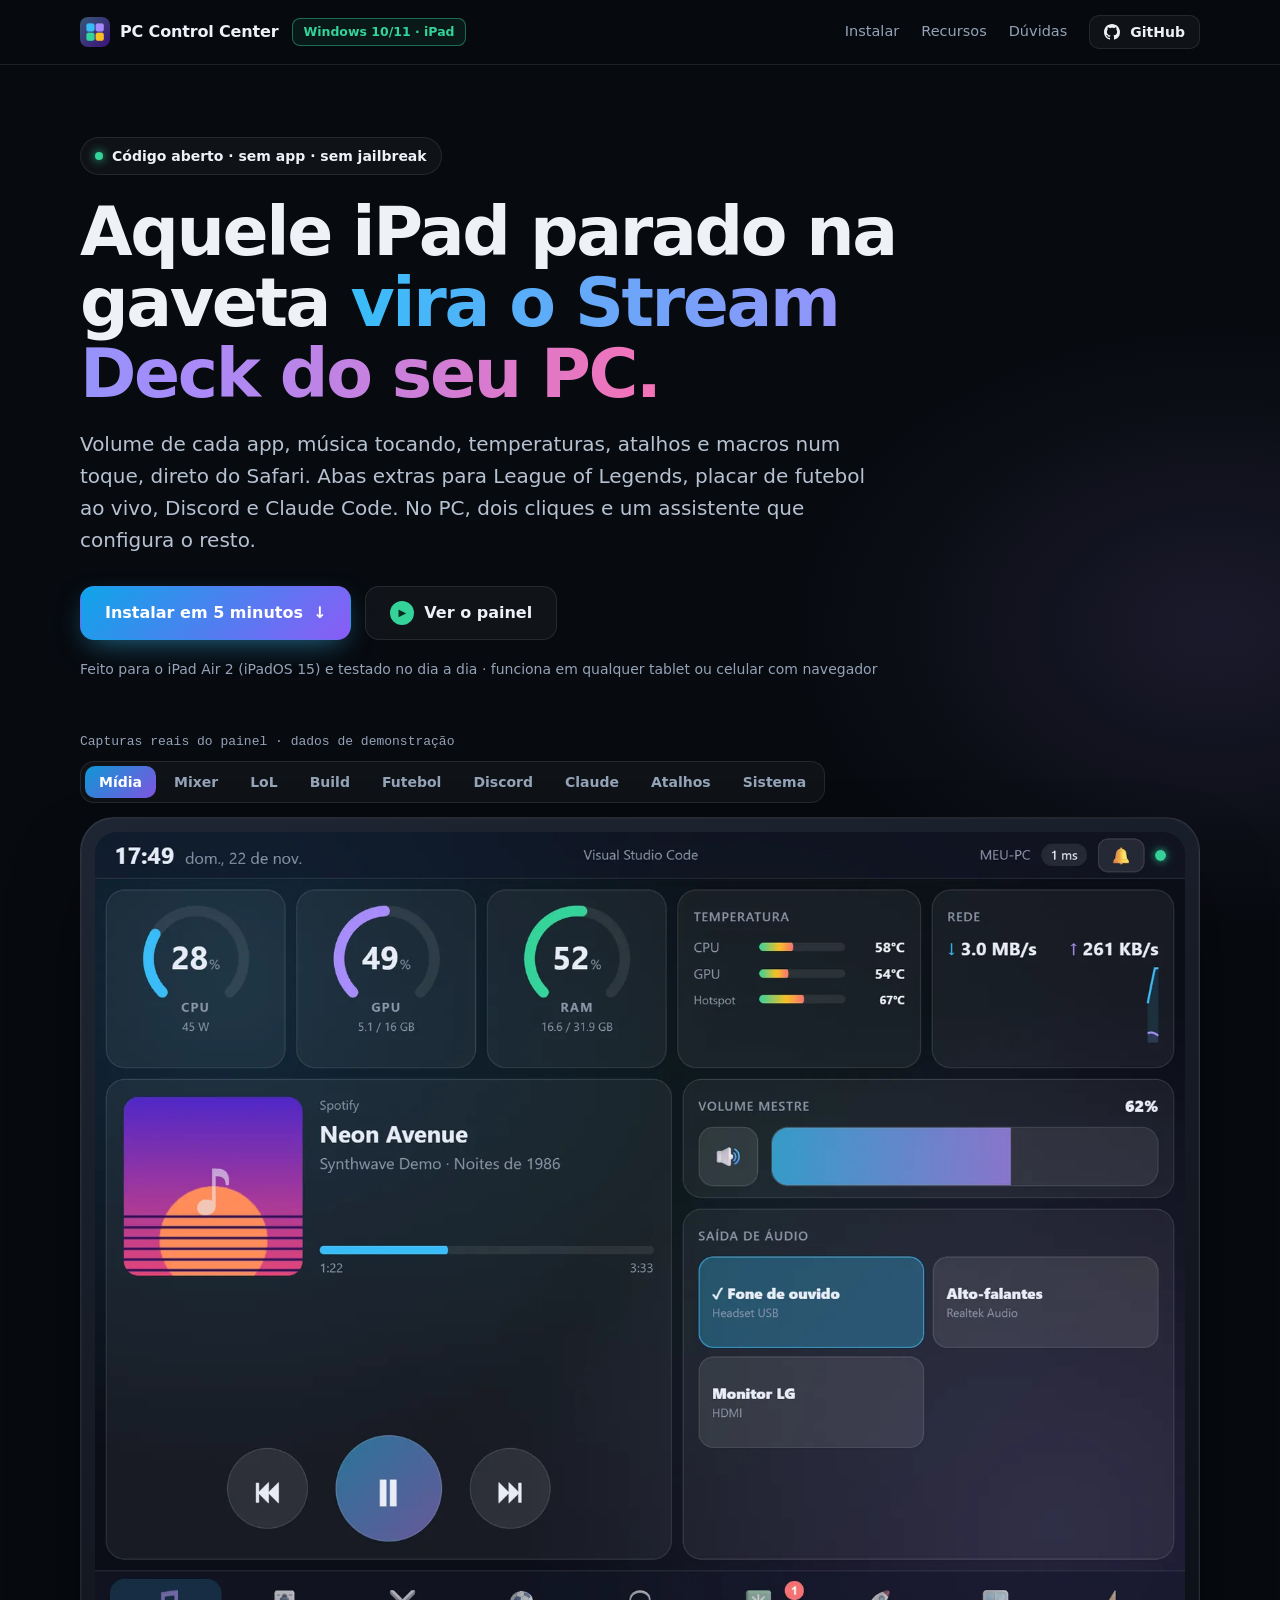
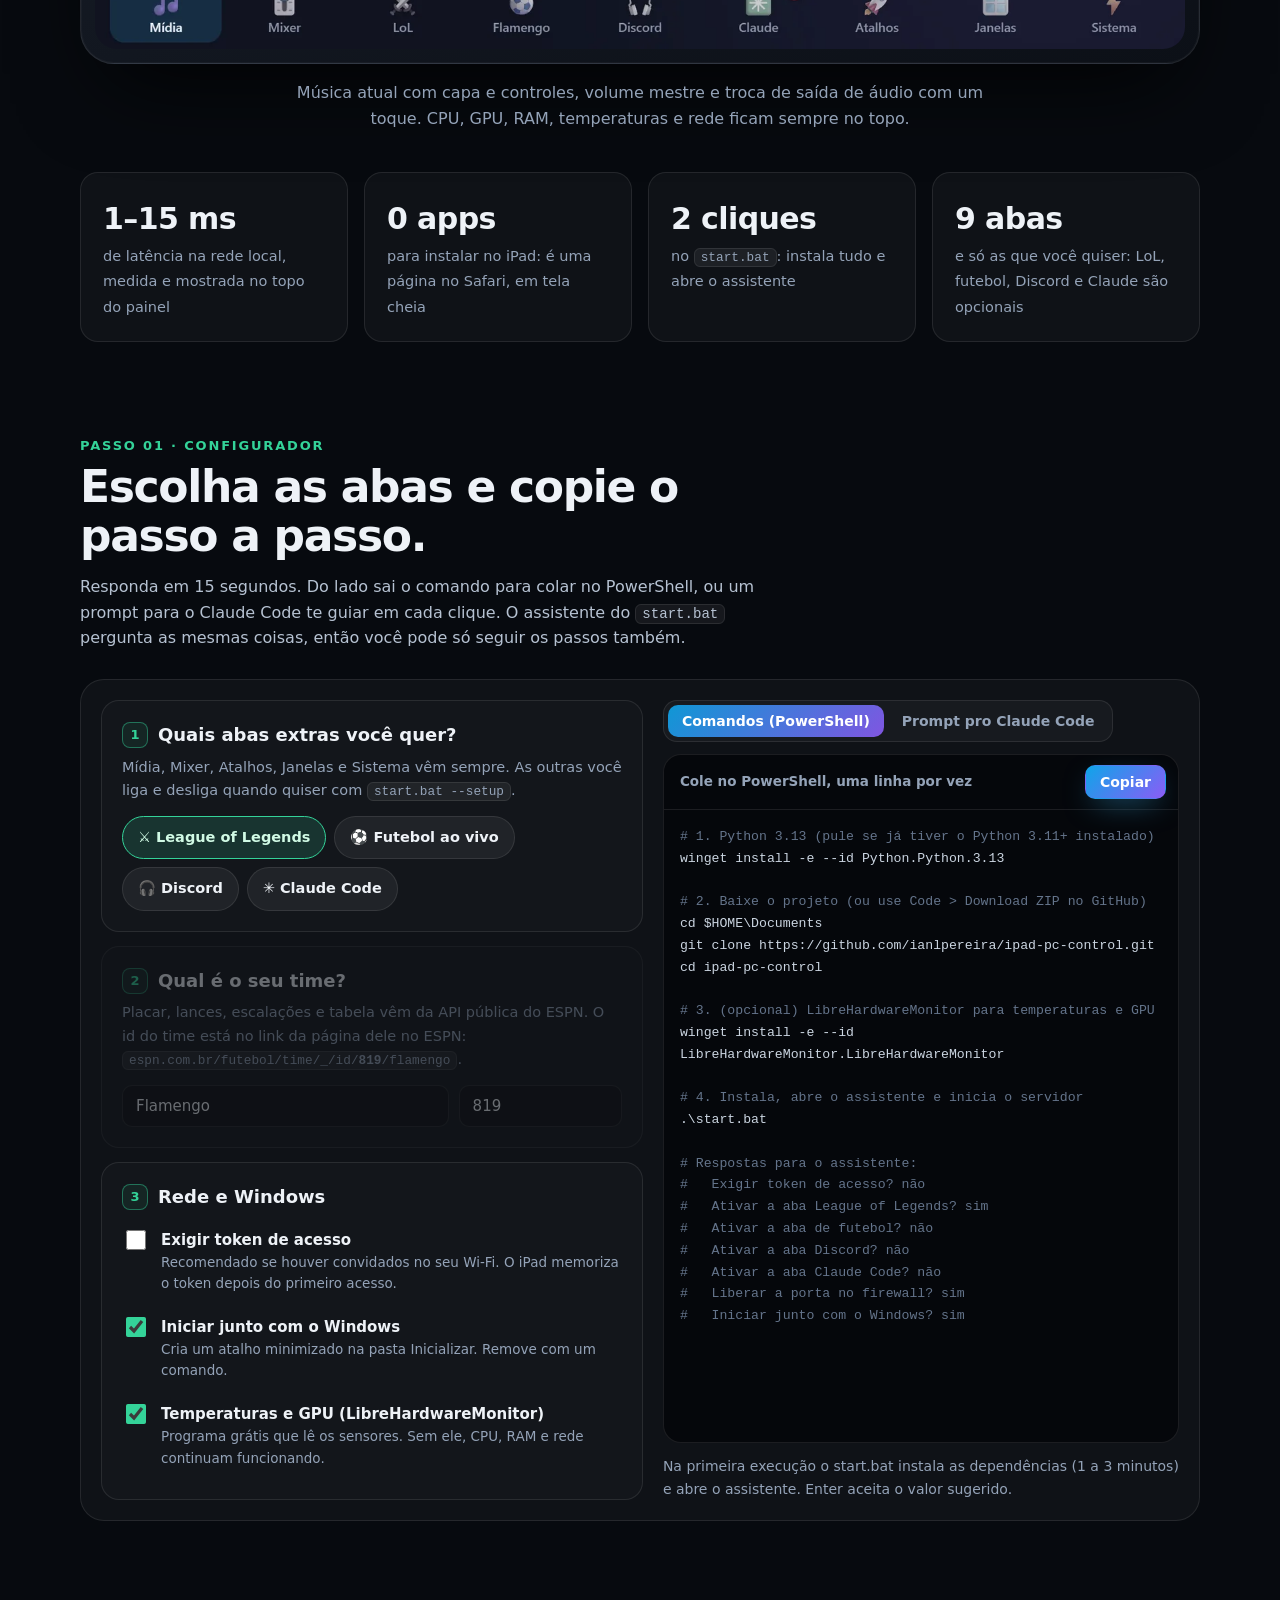
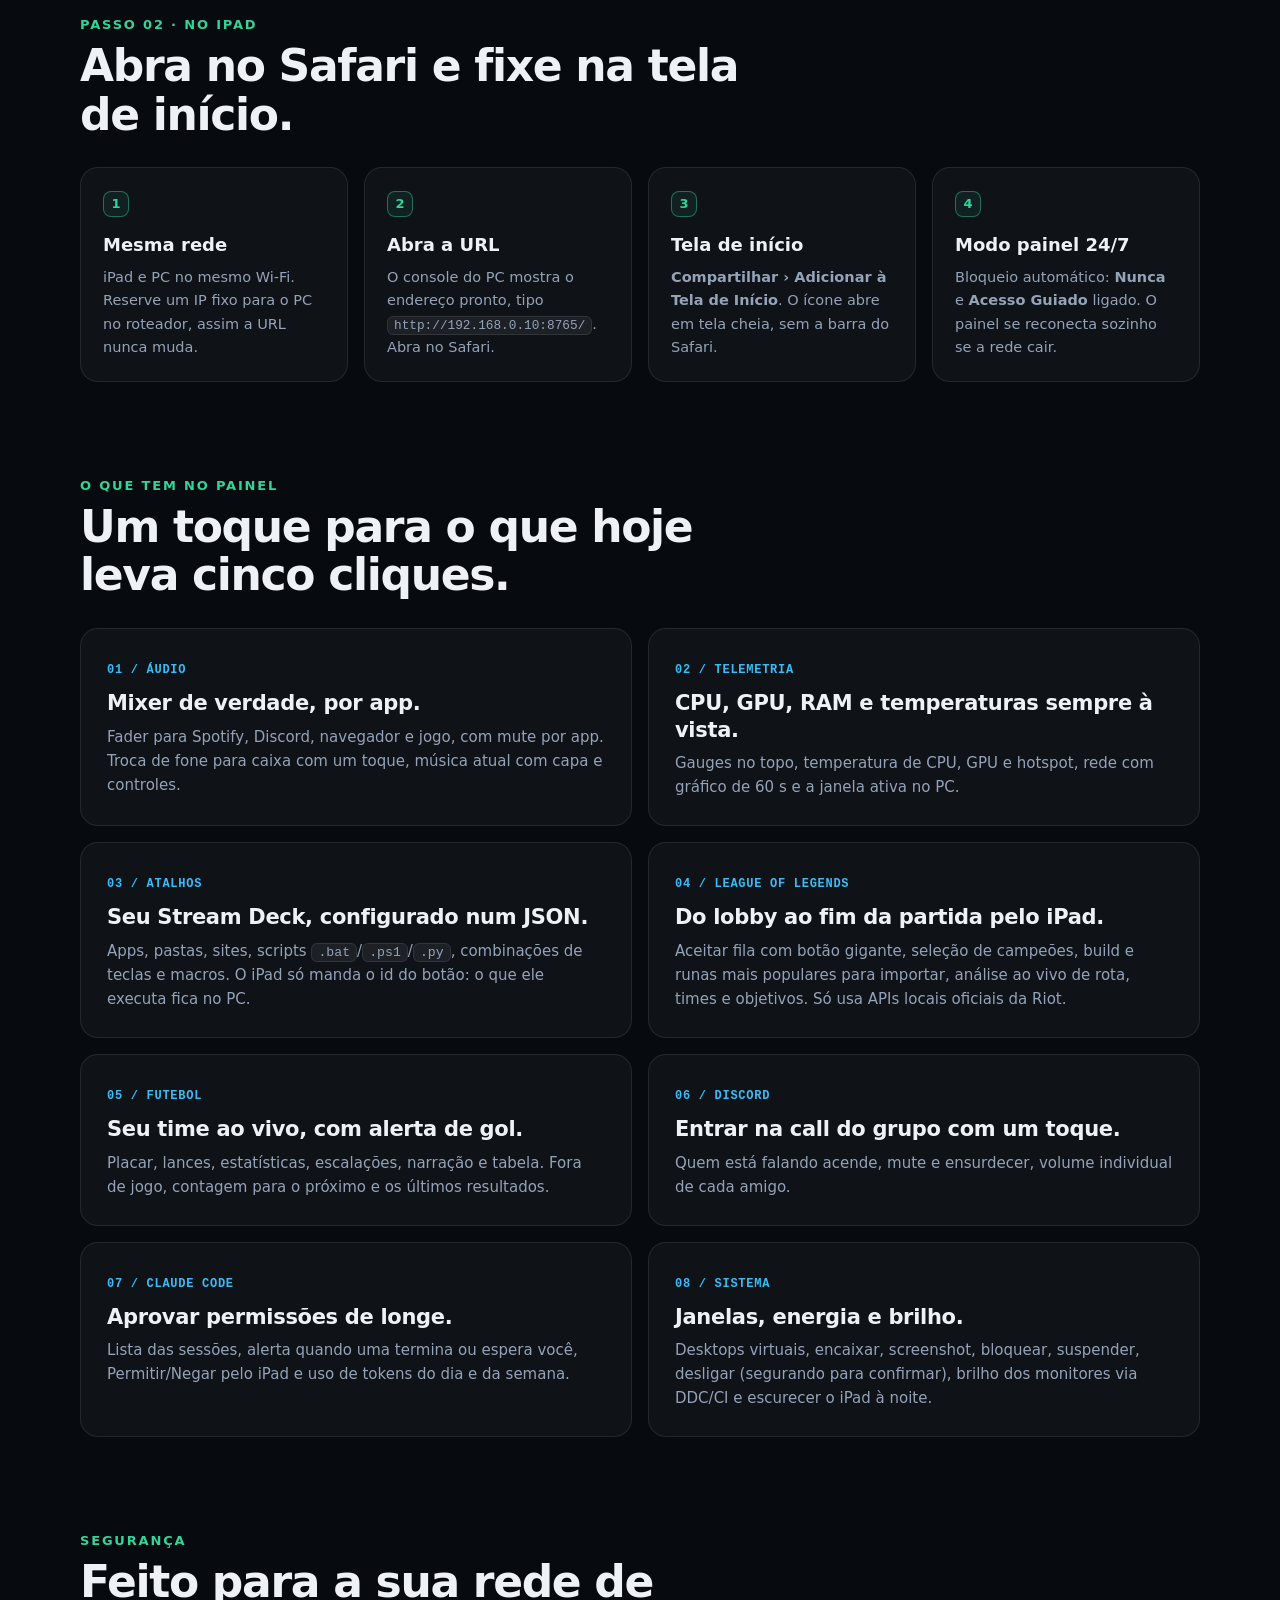
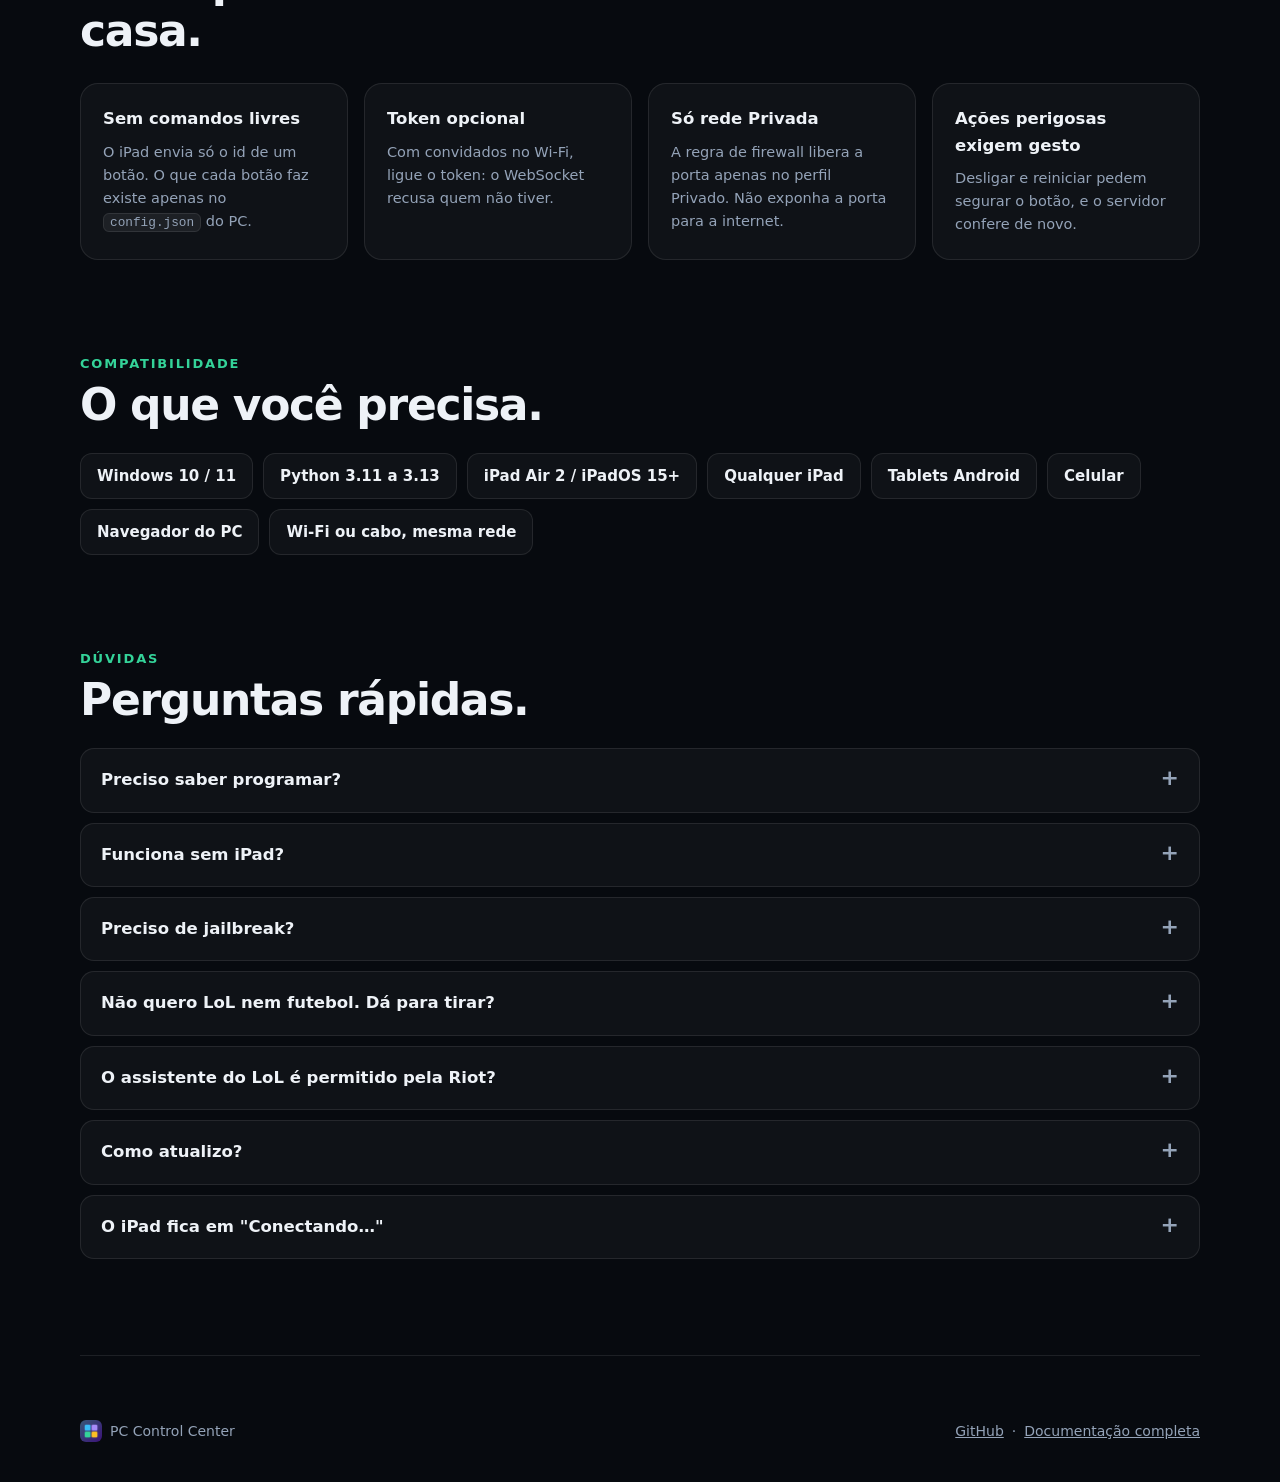
==== docs/index.html @ 81ca9935 "docs: site do projeto no GitHub Pages (docs/) - landing page em português com capturas reais do pain" ====
<!doctype html>
<html lang="pt-BR">
<head>
  <meta charset="utf-8">
  <meta name="viewport" content="width=device-width, initial-scale=1">
  <title>PC Control Center — seu iPad como Stream Deck do Windows</title>
  <meta name="description" content="Transforme um iPad (ou qualquer tablet) num painel de controle do PC: volume por app, música, temperaturas, atalhos, League of Legends, placar de futebol, Discord e Claude Code. Instala com dois cliques.">
  <meta property="og:title" content="PC Control Center — seu iPad como Stream Deck do Windows">
  <meta property="og:description" content="Volume por app, música, telemetria, atalhos, LoL, futebol ao vivo, Discord e Claude Code no iPad. Sem app, sem jailbreak.">
  <meta property="og:image" content="assets/og.jpg">
  <meta name="theme-color" content="#070a0f">
  <link rel="icon" href="assets/icon.png">
  <link rel="stylesheet" href="styles.css">
</head>
<body>
  <header class="nav">
    <div class="wrap nav-in">
      <a class="brand" href="#top"><img src="assets/icon.png" alt=""><span>PC Control Center</span></a>
      <span class="badge">Windows 10/11 · iPad</span>
      <nav class="nav-links">
        <a href="#instalar">Instalar</a>
        <a href="#recursos">Recursos</a>
        <a href="#duvidas">Dúvidas</a>
        <a class="btn ghost sm" href="https://github.com/ianlpereira/ipad-pc-control">
          <svg viewBox="0 0 16 16" width="16" height="16" aria-hidden="true"><path fill="currentColor" d="M8 0C3.58 0 0 3.58 0 8c0 3.54 2.29 6.53 5.47 7.59.4.07.55-.17.55-.38 0-.19-.01-.82-.01-1.49-2.01.37-2.53-.49-2.69-.94-.09-.23-.48-.94-.82-1.13-.28-.15-.68-.52-.01-.53.63-.01 1.08.58 1.23.82.72 1.21 1.87.87 2.33.66.07-.52.28-.87.51-1.07-1.78-.2-3.64-.89-3.64-3.95 0-.87.31-1.59.82-2.15-.08-.2-.36-1.02.08-2.12 0 0 .67-.21 2.2.82.64-.18 1.32-.27 2-.27.68 0 1.36.09 2 .27 1.53-1.04 2.2-.82 2.2-.82.44 1.1.16 1.92.08 2.12.51.56.82 1.27.82 2.15 0 3.07-1.87 3.75-3.65 3.95.29.25.54.73.54 1.48 0 1.07-.01 1.93-.01 2.2 0 .21.15.46.55.38A8.013 8.013 0 0016 8c0-4.42-3.58-8-8-8z"/></svg>
          GitHub</a>
      </nav>
    </div>
  </header>

  <main id="top">
    <!-- ================================================================ HERO -->
    <section class="wrap hero">
      <span class="pill"><i class="dot"></i>Código aberto · sem app · sem jailbreak</span>
      <h1>Aquele iPad parado na gaveta <span class="grad">vira o Stream Deck do seu PC.</span></h1>
      <p class="lead">Volume de cada app, música tocando, temperaturas, atalhos e macros num toque, direto do Safari. Abas extras para League of Legends, placar de futebol ao vivo, Discord e Claude Code. No PC, dois cliques e um assistente que configura o resto.</p>
      <div class="cta">
        <a class="btn primary" href="#instalar">Instalar em 5 minutos <span aria-hidden="true">↓</span></a>
        <a class="btn ghost" href="#preview"><span class="play">▶</span> Ver o painel</a>
      </div>
      <p class="credit">Feito para o iPad Air 2 (iPadOS 15) e testado no dia a dia · funciona em qualquer tablet ou celular com navegador</p>
    </section>

    <!-- ================================================================ PREVIEW -->
    <section class="wrap" id="preview">
      <div class="preview-head">
        <span class="mono">Capturas reais do painel · dados de demonstração</span>
        <div class="seg" role="tablist" id="shot-tabs">
          <button class="on" data-shot="media">Mídia</button>
          <button data-shot="mixer">Mixer</button>
          <button data-shot="lol-teams">LoL</button>
          <button data-shot="lol-build">Build</button>
          <button data-shot="fla">Futebol</button>
          <button data-shot="discord">Discord</button>
          <button data-shot="claude">Claude</button>
          <button data-shot="launcher">Atalhos</button>
          <button data-shot="system">Sistema</button>
        </div>
      </div>
      <div class="device">
        <img id="shot" src="assets/shots/media.webp" width="1600" height="1200"
             alt="Painel do PC Control Center no iPad: aba Mídia com música, volume e saída de áudio">
      </div>
      <p class="shot-caption" id="shot-caption">Música atual com capa e controles, volume mestre e troca de saída de áudio com um toque. CPU, GPU, RAM, temperaturas e rede ficam sempre no topo.</p>
    </section>

    <!-- ================================================================ STATS -->
    <section class="wrap stats">
      <div class="stat"><b>1–15 ms</b><span>de latência na rede local, medida e mostrada no topo do painel</span></div>
      <div class="stat"><b>0 apps</b><span>para instalar no iPad: é uma página no Safari, em tela cheia</span></div>
      <div class="stat"><b>2 cliques</b><span>no <code>start.bat</code>: instala tudo e abre o assistente</span></div>
      <div class="stat"><b>9 abas</b><span>e só as que você quiser: LoL, futebol, Discord e Claude são opcionais</span></div>
    </section>

    <!-- ================================================================ CONFIGURADOR -->
    <section class="wrap section" id="instalar">
      <p class="eyebrow">Passo 01 · Configurador</p>
      <h2>Escolha as abas e copie o passo a passo.</h2>
      <p class="sub">Responda em 15 segundos. Do lado sai o comando para colar no PowerShell, ou um prompt para o Claude Code te guiar em cada clique. O assistente do <code>start.bat</code> pergunta as mesmas coisas, então você pode só seguir os passos também.</p>

      <div class="config">
        <div class="config-form">
          <div class="q">
            <h3><span class="n">1</span> Quais abas extras você quer?</h3>
            <p>Mídia, Mixer, Atalhos, Janelas e Sistema vêm sempre. As outras você liga e desliga quando quiser com <code>start.bat --setup</code>.</p>
            <div class="chips" id="feat-chips">
              <label class="chip"><input type="checkbox" value="lol" checked><span>⚔️ League of Legends</span></label>
              <label class="chip"><input type="checkbox" value="football"><span>⚽ Futebol ao vivo</span></label>
              <label class="chip"><input type="checkbox" value="discord"><span>🎧 Discord</span></label>
              <label class="chip"><input type="checkbox" value="claude"><span>✳️ Claude Code</span></label>
            </div>
          </div>

          <div class="q" id="q-team">
            <h3><span class="n">2</span> Qual é o seu time?</h3>
            <p>Placar, lances, escalações e tabela vêm da API pública do ESPN. O id do time está no link da página dele no ESPN: <code>espn.com.br/futebol/time/_/id/<b>819</b>/flamengo</code>.</p>
            <div class="row">
              <input type="text" id="team-label" value="Flamengo" aria-label="Nome do time">
              <input type="text" id="team-id" value="819" inputmode="numeric" aria-label="Id do time no ESPN">
            </div>
          </div>

          <div class="q">
            <h3><span class="n">3</span> Rede e Windows</h3>
            <label class="toggle"><input type="checkbox" id="opt-token"><span><b>Exigir token de acesso</b><small>Recomendado se houver convidados no seu Wi-Fi. O iPad memoriza o token depois do primeiro acesso.</small></span></label>
            <label class="toggle"><input type="checkbox" id="opt-autostart" checked><span><b>Iniciar junto com o Windows</b><small>Cria um atalho minimizado na pasta Inicializar. Remove com um comando.</small></span></label>
            <label class="toggle"><input type="checkbox" id="opt-lhm" checked><span><b>Temperaturas e GPU (LibreHardwareMonitor)</b><small>Programa grátis que lê os sensores. Sem ele, CPU, RAM e rede continuam funcionando.</small></span></label>
          </div>
        </div>

        <div class="config-out">
          <div class="seg out-tabs" role="tablist">
            <button class="on" data-out="cmd">Comandos (PowerShell)</button>
            <button data-out="prompt">Prompt pro Claude Code</button>
          </div>
          <div class="out-box">
            <div class="out-head"><span id="out-title">Cole no PowerShell</span><button class="btn primary sm" id="copy">Copiar</button></div>
            <pre id="out"></pre>
          </div>
          <p class="hint" id="out-hint"></p>
        </div>
      </div>
    </section>

    <!-- ================================================================ PASSOS -->
    <section class="wrap section">
      <p class="eyebrow">Passo 02 · No iPad</p>
      <h2>Abra no Safari e fixe na tela de início.</h2>
      <div class="steps">
        <div class="step"><span class="n">1</span><h3>Mesma rede</h3><p>iPad e PC no mesmo Wi-Fi. Reserve um IP fixo para o PC no roteador, assim a URL nunca muda.</p></div>
        <div class="step"><span class="n">2</span><h3>Abra a URL</h3><p>O console do PC mostra o endereço pronto, tipo <code>http://192.168.0.10:8765/</code>. Abra no Safari.</p></div>
        <div class="step"><span class="n">3</span><h3>Tela de início</h3><p><b>Compartilhar › Adicionar à Tela de Início</b>. O ícone abre em tela cheia, sem a barra do Safari.</p></div>
        <div class="step"><span class="n">4</span><h3>Modo painel 24/7</h3><p>Bloqueio automático: <b>Nunca</b> e <b>Acesso Guiado</b> ligado. O painel se reconecta sozinho se a rede cair.</p></div>
      </div>
    </section>

    <!-- ================================================================ RECURSOS -->
    <section class="wrap section" id="recursos">
      <p class="eyebrow">O que tem no painel</p>
      <h2>Um toque para o que hoje leva cinco cliques.</h2>
      <div class="features">
        <article class="feat"><span class="tag">01 / Áudio</span><h3>Mixer de verdade, por app.</h3><p>Fader para Spotify, Discord, navegador e jogo, com mute por app. Troca de fone para caixa com um toque, música atual com capa e controles.</p></article>
        <article class="feat"><span class="tag">02 / Telemetria</span><h3>CPU, GPU, RAM e temperaturas sempre à vista.</h3><p>Gauges no topo, temperatura de CPU, GPU e hotspot, rede com gráfico de 60 s e a janela ativa no PC.</p></article>
        <article class="feat"><span class="tag">03 / Atalhos</span><h3>Seu Stream Deck, configurado num JSON.</h3><p>Apps, pastas, sites, scripts <code>.bat</code>/<code>.ps1</code>/<code>.py</code>, combinações de teclas e macros. O iPad só manda o id do botão: o que ele executa fica no PC.</p></article>
        <article class="feat"><span class="tag">04 / League of Legends</span><h3>Do lobby ao fim da partida pelo iPad.</h3><p>Aceitar fila com botão gigante, seleção de campeões, build e runas mais populares para importar, análise ao vivo de rota, times e objetivos. Só usa APIs locais oficiais da Riot.</p></article>
        <article class="feat"><span class="tag">05 / Futebol</span><h3>Seu time ao vivo, com alerta de gol.</h3><p>Placar, lances, estatísticas, escalações, narração e tabela. Fora de jogo, contagem para o próximo e os últimos resultados.</p></article>
        <article class="feat"><span class="tag">06 / Discord</span><h3>Entrar na call do grupo com um toque.</h3><p>Quem está falando acende, mute e ensurdecer, volume individual de cada amigo.</p></article>
        <article class="feat"><span class="tag">07 / Claude Code</span><h3>Aprovar permissões de longe.</h3><p>Lista das sessões, alerta quando uma termina ou espera você, Permitir/Negar pelo iPad e uso de tokens do dia e da semana.</p></article>
        <article class="feat"><span class="tag">08 / Sistema</span><h3>Janelas, energia e brilho.</h3><p>Desktops virtuais, encaixar, screenshot, bloquear, suspender, desligar (segurando para confirmar), brilho dos monitores via DDC/CI e escurecer o iPad à noite.</p></article>
      </div>
    </section>

    <!-- ================================================================ SEGURANÇA -->
    <section class="wrap section">
      <p class="eyebrow">Segurança</p>
      <h2>Feito para a sua rede de casa.</h2>
      <div class="sec-grid">
        <div class="sec"><b>Sem comandos livres</b><p>O iPad envia só o id de um botão. O que cada botão faz existe apenas no <code>config.json</code> do PC.</p></div>
        <div class="sec"><b>Token opcional</b><p>Com convidados no Wi-Fi, ligue o token: o WebSocket recusa quem não tiver.</p></div>
        <div class="sec"><b>Só rede Privada</b><p>A regra de firewall libera a porta apenas no perfil Privado. Não exponha a porta para a internet.</p></div>
        <div class="sec"><b>Ações perigosas exigem gesto</b><p>Desligar e reiniciar pedem segurar o botão, e o servidor confere de novo.</p></div>
      </div>
    </section>

    <!-- ================================================================ COMPAT -->
    <section class="wrap section">
      <p class="eyebrow">Compatibilidade</p>
      <h2>O que você precisa.</h2>
      <div class="compat">
        <span>Windows 10 / 11</span><span>Python 3.11 a 3.13</span><span>iPad Air 2 / iPadOS 15+</span><span>Qualquer iPad</span>
        <span>Tablets Android</span><span>Celular</span><span>Navegador do PC</span><span>Wi-Fi ou cabo, mesma rede</span>
      </div>
    </section>

    <!-- ================================================================ FAQ -->
    <section class="wrap section" id="duvidas">
      <p class="eyebrow">Dúvidas</p>
      <h2>Perguntas rápidas.</h2>
      <div class="faq">
        <details><summary>Preciso saber programar?</summary><p>Não. Instale o Python, baixe o projeto e dê dois cliques no <code>start.bat</code>. O assistente pergunta tudo em português e detecta sozinho o que dá (IP, placa de vídeo, pasta do LoL). Para mudar depois: <code>start.bat --setup</code>.</p></details>
        <details><summary>Funciona sem iPad?</summary><p>Sim. É uma página web: abre em qualquer tablet, celular ou outro computador na mesma rede. O layout foi pensado para 1024×768 em paisagem, mas também funciona em retrato.</p></details>
        <details><summary>Preciso de jailbreak?</summary><p>Não. Tudo roda no Safari. O README tem dicas opcionais para quem já tem jailbreak (reabrir o painel por SSH, por exemplo).</p></details>
        <details><summary>Não quero LoL nem futebol. Dá para tirar?</summary><p>Dá. Cada aba extra liga e desliga no assistente ou em <code>"features"</code> no <code>config.json</code>. Aba desligada some do iPad e não roda nada em segundo plano.</p></details>
        <details><summary>O assistente do LoL é permitido pela Riot?</summary><p>O painel usa as APIs locais oficiais do cliente e da partida e mostra só informação que o próprio jogo já mostra: sem cooldown de inimigos nem rastreio de selva. Ações como banir e escolher são sempre um toque seu.</p></details>
        <details><summary>Como atualizo?</summary><p>Baixe a versão nova por cima (ou <code>git pull</code>) e rode o <code>start.bat</code>. Ele reinstala as dependências quando precisa, e o seu <code>config.json</code> é mantido.</p></details>
        <details><summary>O iPad fica em "Conectando…"</summary><p>Quase sempre é o firewall ou a rede marcada como Pública. Rode <code>start.bat --setup</code>: ele libera a porta e avisa se a rede estiver como Pública. Confira também se iPad e PC estão na mesma rede (não na de convidados).</p></details>
      </div>
    </section>
  </main>

  <footer class="wrap foot">
    <span><img src="assets/icon.png" alt=""> PC Control Center</span>
    <span><a href="https://github.com/ianlpereira/ipad-pc-control">GitHub</a> · <a href="https://github.com/ianlpereira/ipad-pc-control#readme">Documentação completa</a></span>
  </footer>

  <script src="site.js"></script>
</body>
</html>
---- docs/styles.css ----
:root {
  --bg: #070a0f;
  --card: rgba(255, 255, 255, 0.035);
  --card-2: rgba(255, 255, 255, 0.06);
  --line: rgba(255, 255, 255, 0.09);
  --text: #eef2f7;
  --muted: #94a3b8;
  --accent: #38bdf8;
  --accent-2: #a78bfa;
  --green: #34d399;
  --radius: 18px;
  --font: Inter, "Segoe UI Variable", "Segoe UI", system-ui, -apple-system, Roboto, sans-serif;
  --mono: ui-monospace, "Cascadia Code", "SF Mono", Consolas, monospace;
}
* { box-sizing: border-box; }
html { scroll-behavior: smooth; }
body {
  margin: 0; background: var(--bg); color: var(--text); font: 16px/1.6 var(--font);
  -webkit-font-smoothing: antialiased;
  background-image:
    radial-gradient(900px 500px at 15% -10%, rgba(56, 189, 248, .14), transparent 60%),
    radial-gradient(700px 500px at 95% 10%, rgba(167, 139, 250, .12), transparent 60%);
  background-repeat: no-repeat;
}
a { color: inherit; }
code { font: .88em var(--mono); background: var(--card-2); border: 1px solid var(--line); border-radius: 6px; padding: 1px 6px; }
.wrap { width: min(1120px, 100% - 40px); margin: 0 auto; }

/* ---------- nav ---------- */
.nav { position: sticky; top: 0; z-index: 10; backdrop-filter: blur(14px); -webkit-backdrop-filter: blur(14px);
  background: rgba(7, 10, 15, .72); border-bottom: 1px solid var(--line); }
.nav-in { display: flex; align-items: center; gap: 14px; height: 64px; }
.brand { display: flex; align-items: center; gap: 10px; font-weight: 750; text-decoration: none; letter-spacing: -.01em; }
.brand img { width: 30px; height: 30px; border-radius: 8px; }
.badge { font-size: 12.5px; font-weight: 650; color: var(--green); border: 1px solid rgba(52, 211, 153, .45);
  background: rgba(52, 211, 153, .08); padding: 3px 10px; border-radius: 8px; white-space: nowrap; }
.nav-links { margin-left: auto; display: flex; align-items: center; gap: 22px; font-size: 14.5px; }
.nav-links > a:not(.btn) { color: var(--muted); text-decoration: none; }
.nav-links > a:not(.btn):hover { color: var(--text); }

/* ---------- botões ---------- */
.btn { display: inline-flex; align-items: center; gap: 10px; padding: 14px 24px; border-radius: 14px; font: 650 16px var(--font);
  text-decoration: none; border: 1px solid var(--line); cursor: pointer; color: var(--text); background: var(--card);
  transition: transform .15s, background .15s, border-color .15s; }
.btn:hover { transform: translateY(-1px); border-color: rgba(255, 255, 255, .2); }
.btn.primary { background: linear-gradient(135deg, #0ea5e9, #8b5cf6); border-color: transparent; color: #fff;
  box-shadow: 0 10px 30px -10px rgba(56, 189, 248, .6); }
.btn.ghost { background: rgba(255, 255, 255, .04); }
.btn.sm { padding: 8px 14px; font-size: 14px; border-radius: 10px; }
.play { display: inline-grid; place-items: center; width: 24px; height: 24px; border-radius: 50%; background: var(--green); color: #052e1f; font-size: 10px; }

/* ---------- hero ---------- */
.hero { padding: 72px 0 40px; }
.pill { display: inline-flex; align-items: center; gap: 9px; font-size: 14px; font-weight: 600; padding: 7px 14px;
  border: 1px solid var(--line); border-radius: 999px; background: var(--card); }
.dot { width: 8px; height: 8px; border-radius: 50%; background: var(--green); box-shadow: 0 0 10px var(--green); }
h1 { font-size: clamp(38px, 6.4vw, 68px); line-height: 1.04; letter-spacing: -.035em; font-weight: 850; margin: 22px 0 18px; max-width: 19ch; }
.grad { background: linear-gradient(90deg, #38bdf8, #a78bfa 55%, #f472b6); -webkit-background-clip: text; background-clip: text; color: transparent; }
.lead { font-size: clamp(17px, 2vw, 20px); color: #b6c2d2; max-width: 62ch; margin: 0 0 30px; }
.cta { display: flex; flex-wrap: wrap; gap: 14px; }
.credit { color: var(--muted); font-size: 14px; margin-top: 18px; }

/* ---------- preview ---------- */
.preview-head { display: flex; flex-wrap: wrap; align-items: center; justify-content: space-between; gap: 12px; margin-bottom: 14px; }
.mono { font: 13px var(--mono); color: var(--muted); }
.seg { display: inline-flex; flex-wrap: wrap; gap: 4px; padding: 4px; border: 1px solid var(--line); border-radius: 14px; background: var(--card); }
.seg button { font: 600 14px var(--font); color: var(--muted); background: none; border: 0; padding: 8px 14px; border-radius: 10px; cursor: pointer; }
.seg button:hover { color: var(--text); }
.seg button.on { background: linear-gradient(135deg, rgba(14, 165, 233, .9), rgba(139, 92, 246, .9)); color: #fff; }
.device { padding: 14px; border-radius: 34px; background: linear-gradient(160deg, #1f2633, #0c1017); border: 1px solid var(--line);
  box-shadow: 0 40px 90px -30px rgba(0, 0, 0, .9), 0 0 0 1px rgba(255, 255, 255, .03) inset; }
.device img { display: block; width: 100%; height: auto; border-radius: 22px; transition: opacity .18s; }
.device img.fade { opacity: .25; }
.shot-caption { color: var(--muted); text-align: center; max-width: 70ch; margin: 16px auto 0; min-height: 3.2em; }

/* ---------- stats ---------- */
.stats { display: grid; grid-template-columns: repeat(4, 1fr); gap: 16px; margin-top: 40px; }
.stat { border: 1px solid var(--line); background: var(--card); border-radius: var(--radius); padding: 22px; }
.stat b { display: block; font-size: 30px; letter-spacing: -.02em; font-weight: 800; }
.stat span { color: var(--muted); font-size: 14.5px; }

/* ---------- seções ---------- */
.section { padding-top: 96px; }
.eyebrow { color: var(--green); font: 700 13px var(--font); letter-spacing: .14em; text-transform: uppercase; margin: 0 0 10px; }
h2 { font-size: clamp(30px, 4vw, 44px); line-height: 1.1; letter-spacing: -.03em; margin: 0 0 14px; font-weight: 800; max-width: 22ch; }
.sub { color: #b6c2d2; max-width: 70ch; margin: 0 0 28px; }

/* ---------- configurador ---------- */
.config { display: grid; grid-template-columns: 1.05fr 1fr; gap: 20px; border: 1px solid var(--line); background: var(--card);
  border-radius: 24px; padding: 20px; }
.q { border: 1px solid var(--line); background: rgba(255, 255, 255, .02); border-radius: var(--radius); padding: 20px; margin-bottom: 14px; }
.q:last-child { margin-bottom: 0; }
.q h3 { margin: 0 0 6px; font-size: 18px; display: flex; align-items: center; gap: 10px; }
.q p { color: var(--muted); margin: 0 0 14px; font-size: 14.5px; }
.q.off { opacity: .4; pointer-events: none; }
.n { display: inline-grid; place-items: center; width: 26px; height: 26px; border-radius: 8px; font-size: 13px; font-weight: 750;
  color: var(--green); border: 1px solid rgba(52, 211, 153, .45); background: rgba(52, 211, 153, .08); flex: none; }
.chips { display: flex; flex-wrap: wrap; gap: 8px; }
.chip input { position: absolute; opacity: 0; pointer-events: none; }
.chip span { display: inline-block; padding: 9px 15px; border-radius: 999px; border: 1px solid var(--line); background: var(--card-2);
  font-size: 14.5px; font-weight: 600; cursor: pointer; user-select: none; transition: background .15s, border-color .15s; }
.chip input:checked + span { background: rgba(52, 211, 153, .16); border-color: var(--green); color: #d1fae5; }
.chip input:focus-visible + span { outline: 2px solid var(--accent); }
.row { display: grid; grid-template-columns: 2fr 1fr; gap: 10px; }
input[type=text] { width: 100%; font: 15px var(--font); color: var(--text); background: rgba(0, 0, 0, .3); border: 1px solid var(--line);
  border-radius: 10px; padding: 11px 13px; }
input[type=text]:focus { outline: 2px solid var(--accent); border-color: transparent; }
.toggle { display: flex; gap: 12px; align-items: flex-start; padding: 10px 0; cursor: pointer; }
.toggle input { width: 20px; height: 20px; margin-top: 2px; accent-color: var(--green); flex: none; }
.toggle b { display: block; font-size: 15px; }
.toggle small { display: block; color: var(--muted); font-size: 13.5px; }
.config-out { display: flex; flex-direction: column; gap: 12px; min-width: 0; }
.out-tabs { align-self: flex-start; }
.out-box { flex: 1; display: flex; flex-direction: column; border: 1px solid var(--line); border-radius: var(--radius); background: #05070b; overflow: hidden; }
.out-head { display: flex; align-items: center; justify-content: space-between; padding: 10px 12px 10px 16px; border-bottom: 1px solid var(--line);
  font-size: 13.5px; color: var(--muted); font-weight: 600; }
pre { margin: 0; padding: 16px; font: 13.2px/1.65 var(--mono); color: #cbd5e1; white-space: pre-wrap; word-break: break-word; overflow: auto; max-height: 560px; flex: 1; }
pre .c { color: #64748b; }
.hint { color: var(--muted); font-size: 14px; margin: 0; }

/* ---------- passos ---------- */
.steps { display: grid; grid-template-columns: repeat(4, 1fr); gap: 16px; margin-top: 28px; }
.step { border: 1px solid var(--line); background: var(--card); border-radius: var(--radius); padding: 22px; }
.step h3 { margin: 14px 0 6px; font-size: 18px; }
.step p { margin: 0; color: var(--muted); font-size: 14.5px; }

/* ---------- recursos ---------- */
.features { display: grid; grid-template-columns: repeat(2, 1fr); gap: 16px; margin-top: 28px; }
.feat { border: 1px solid var(--line); background: var(--card); border-radius: var(--radius); padding: 26px; transition: border-color .2s, transform .2s; }
.feat:hover { border-color: rgba(56, 189, 248, .35); transform: translateY(-2px); }
.tag { font: 700 12px var(--mono); color: var(--accent); letter-spacing: .06em; text-transform: uppercase; }
.feat h3 { font-size: 21px; letter-spacing: -.015em; margin: 10px 0 8px; line-height: 1.25; }
.feat p { color: var(--muted); margin: 0; font-size: 15px; }

.sec-grid { display: grid; grid-template-columns: repeat(4, 1fr); gap: 16px; margin-top: 28px; }
.sec { border: 1px solid var(--line); background: var(--card); border-radius: var(--radius); padding: 22px; }
.sec b { font-size: 16.5px; }
.sec p { color: var(--muted); margin: 8px 0 0; font-size: 14.5px; }

.compat { display: flex; flex-wrap: wrap; gap: 10px; margin-top: 24px; }
.compat span { padding: 10px 16px; border: 1px solid var(--line); background: var(--card); border-radius: 12px; font-weight: 600; font-size: 15px; }

/* ---------- FAQ ---------- */
.faq { margin-top: 24px; display: grid; gap: 10px; }
details { border: 1px solid var(--line); background: var(--card); border-radius: 14px; padding: 0 20px; }
summary { cursor: pointer; padding: 18px 0; font-weight: 650; font-size: 16.5px; list-style: none; display: flex; justify-content: space-between; gap: 16px; }
summary::-webkit-details-marker { display: none; }
summary::after { content: "+"; color: var(--muted); font-size: 22px; line-height: 1; transition: transform .2s; }
details[open] summary::after { transform: rotate(45deg); }
details p { color: var(--muted); margin: 0 0 18px; }

.foot { display: flex; justify-content: space-between; flex-wrap: wrap; gap: 12px; padding: 64px 0 40px; margin-top: 96px;
  border-top: 1px solid var(--line); color: var(--muted); font-size: 14px; }
.foot span { display: inline-flex; align-items: center; gap: 8px; }
.foot img { width: 22px; height: 22px; border-radius: 6px; }

/* ---------- responsivo ---------- */
@media (max-width: 920px) {
  .config { grid-template-columns: 1fr; }
  .stats, .steps, .sec-grid { grid-template-columns: repeat(2, 1fr); }
  .features { grid-template-columns: 1fr; }
}
@media (max-width: 640px) {
  .nav-links > a:not(.btn), .badge { display: none; }
  .hero { padding-top: 44px; }
  .stats, .steps, .sec-grid { grid-template-columns: 1fr; }
  .device { padding: 8px; border-radius: 20px; }
  .device img { border-radius: 14px; }
  .config { padding: 12px; }
}
@media (prefers-reduced-motion: reduce) { * { transition: none !important; scroll-behavior: auto !important; } }
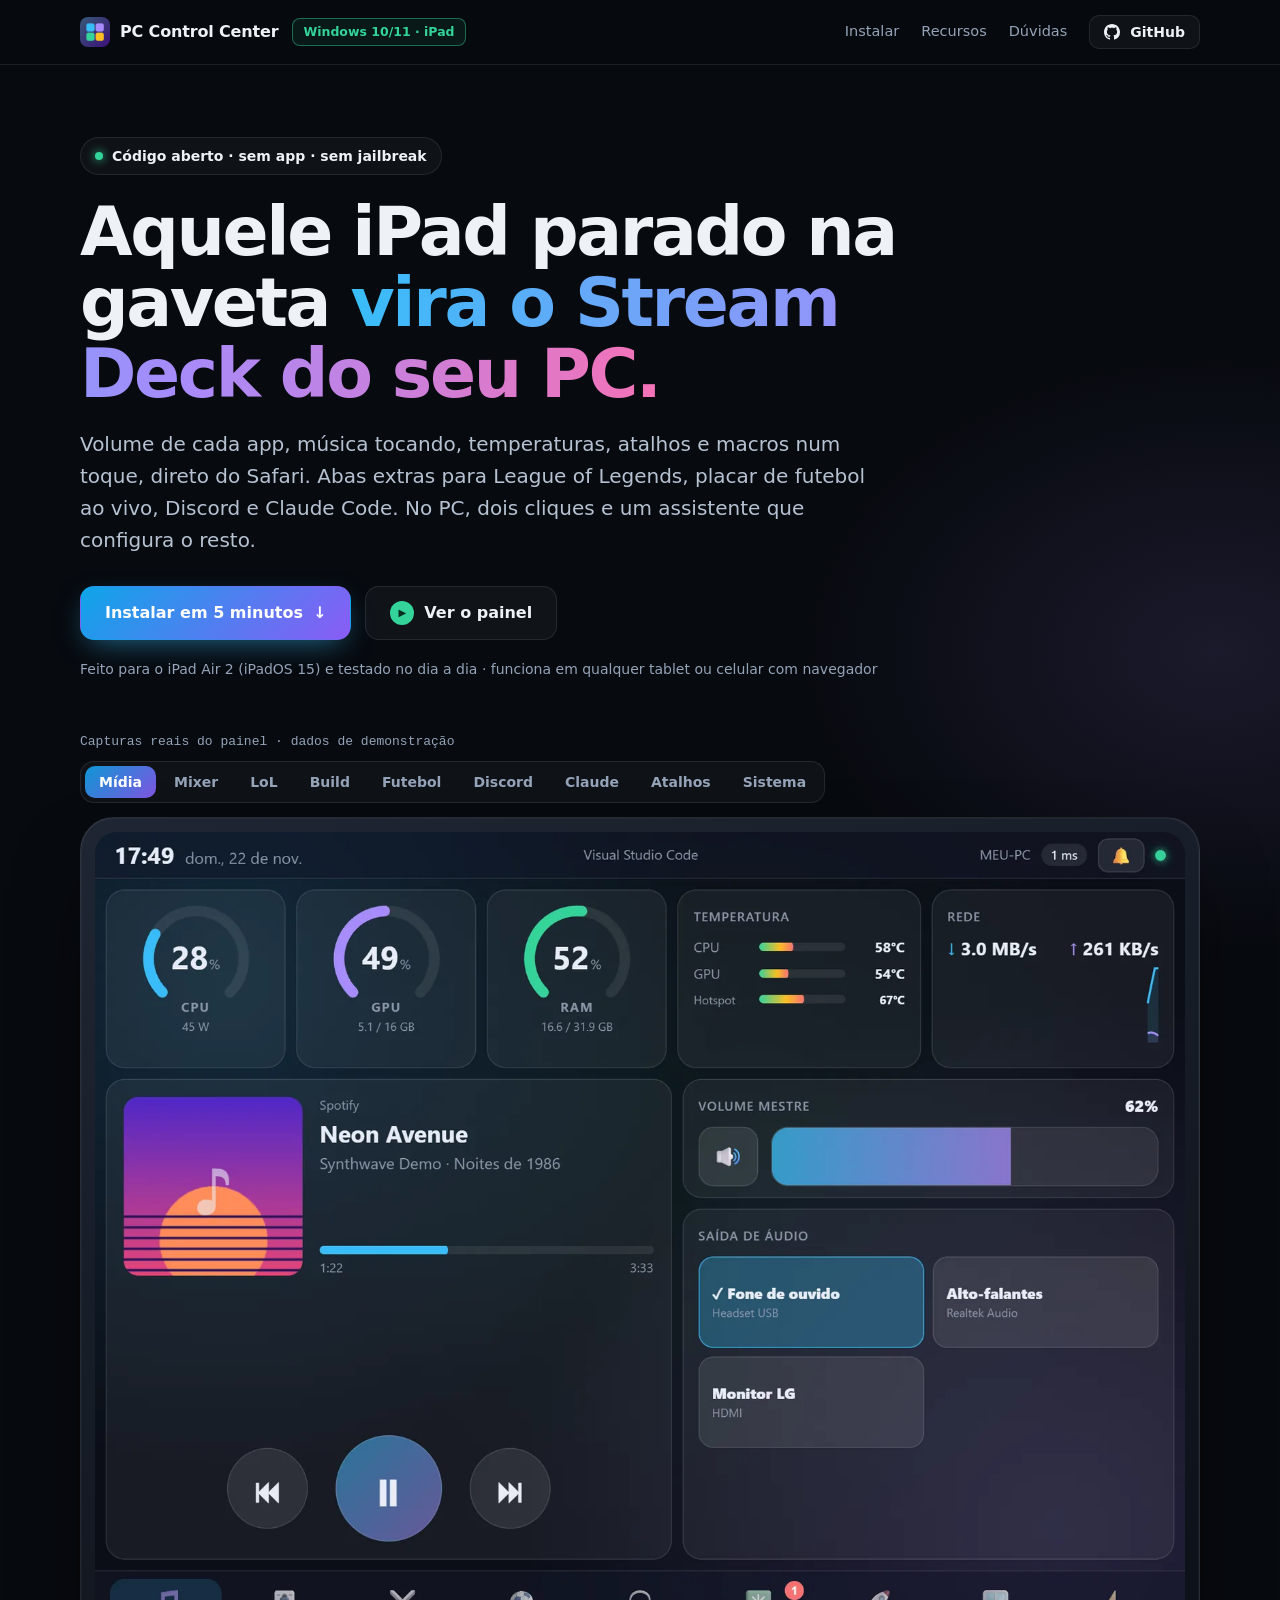
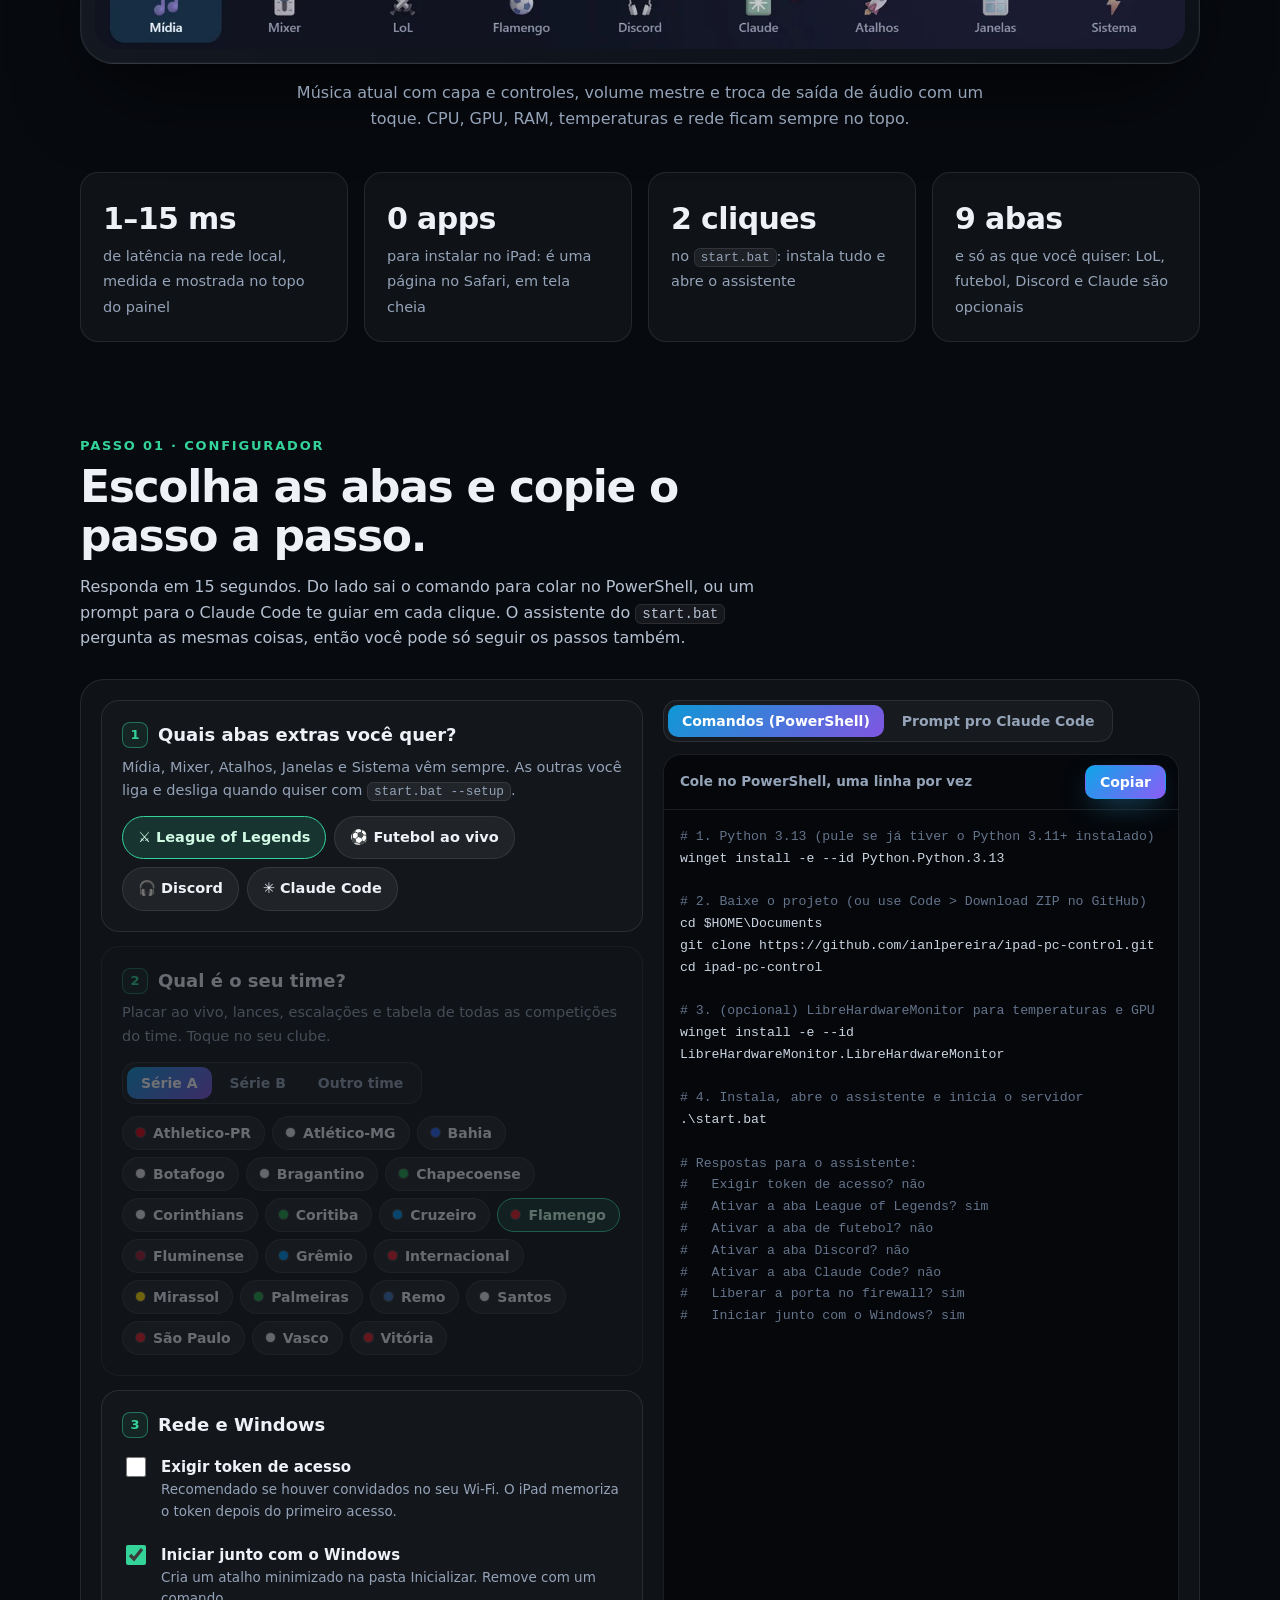
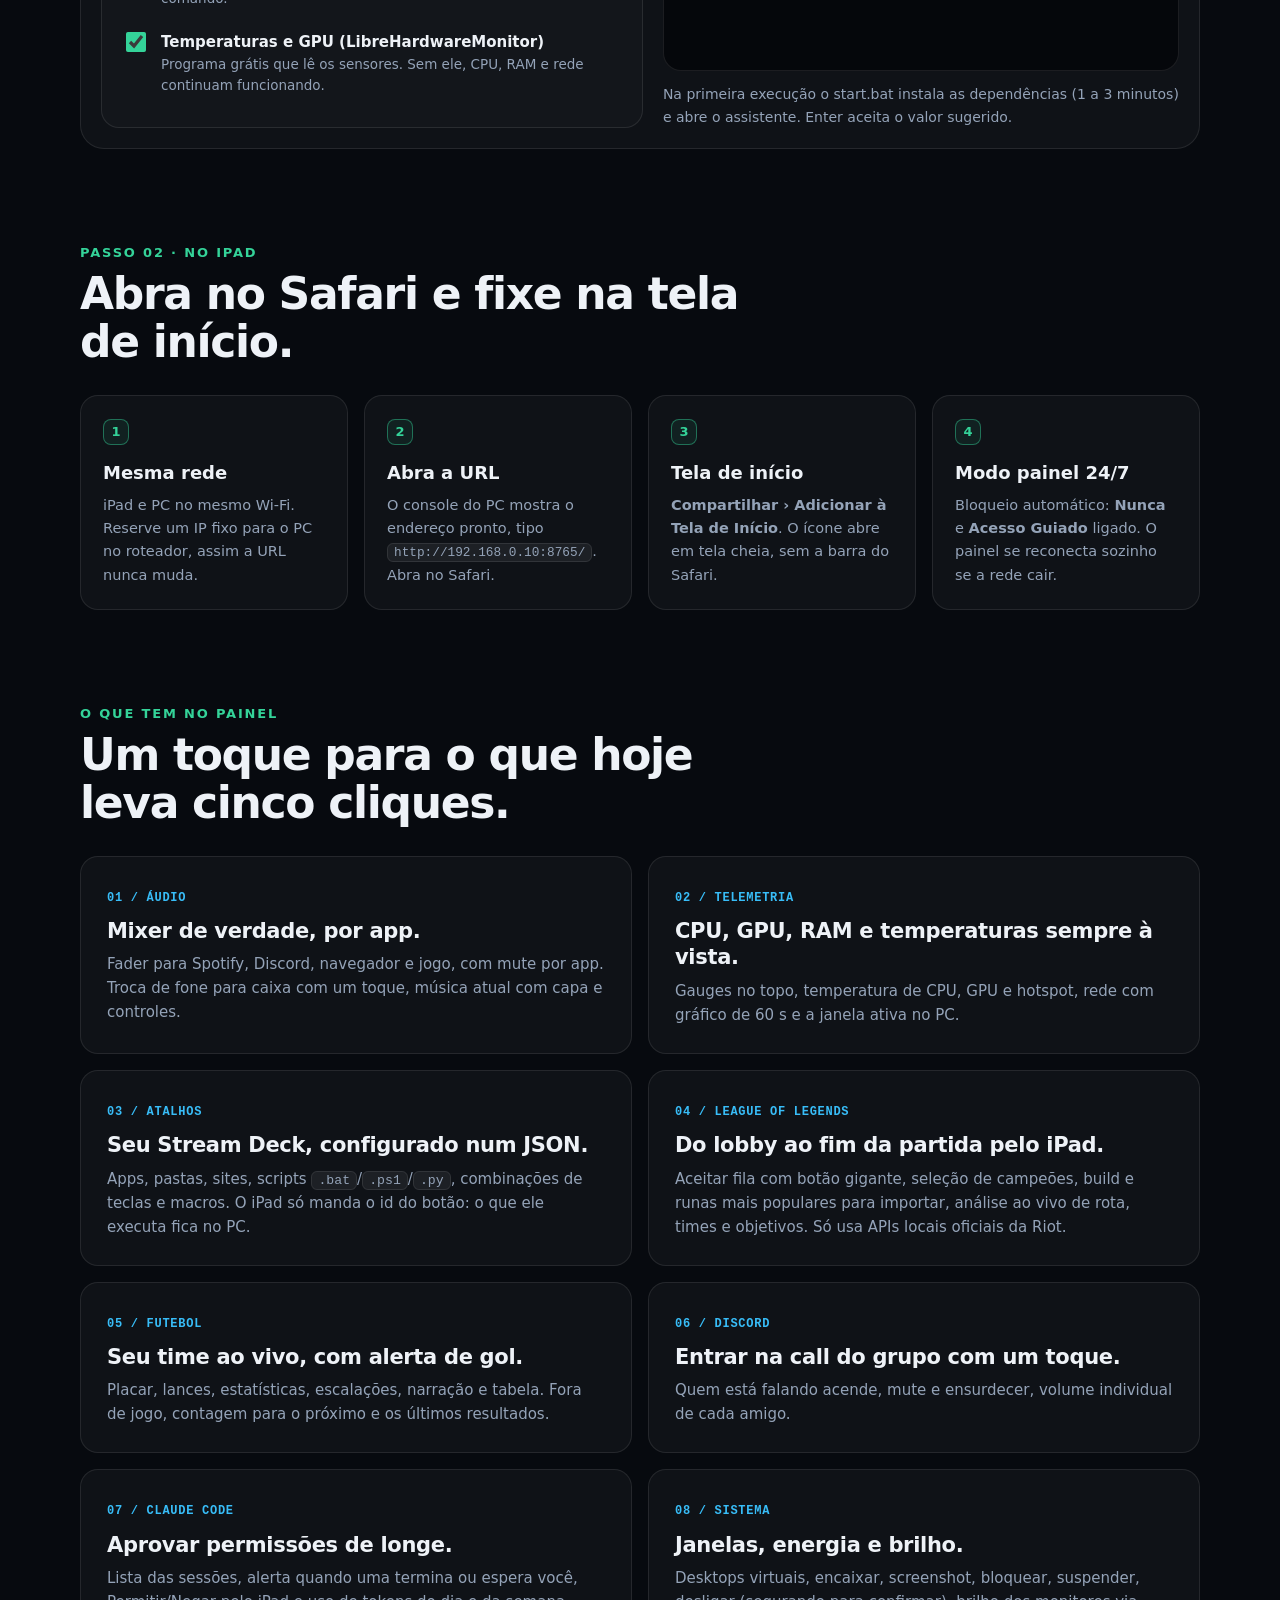
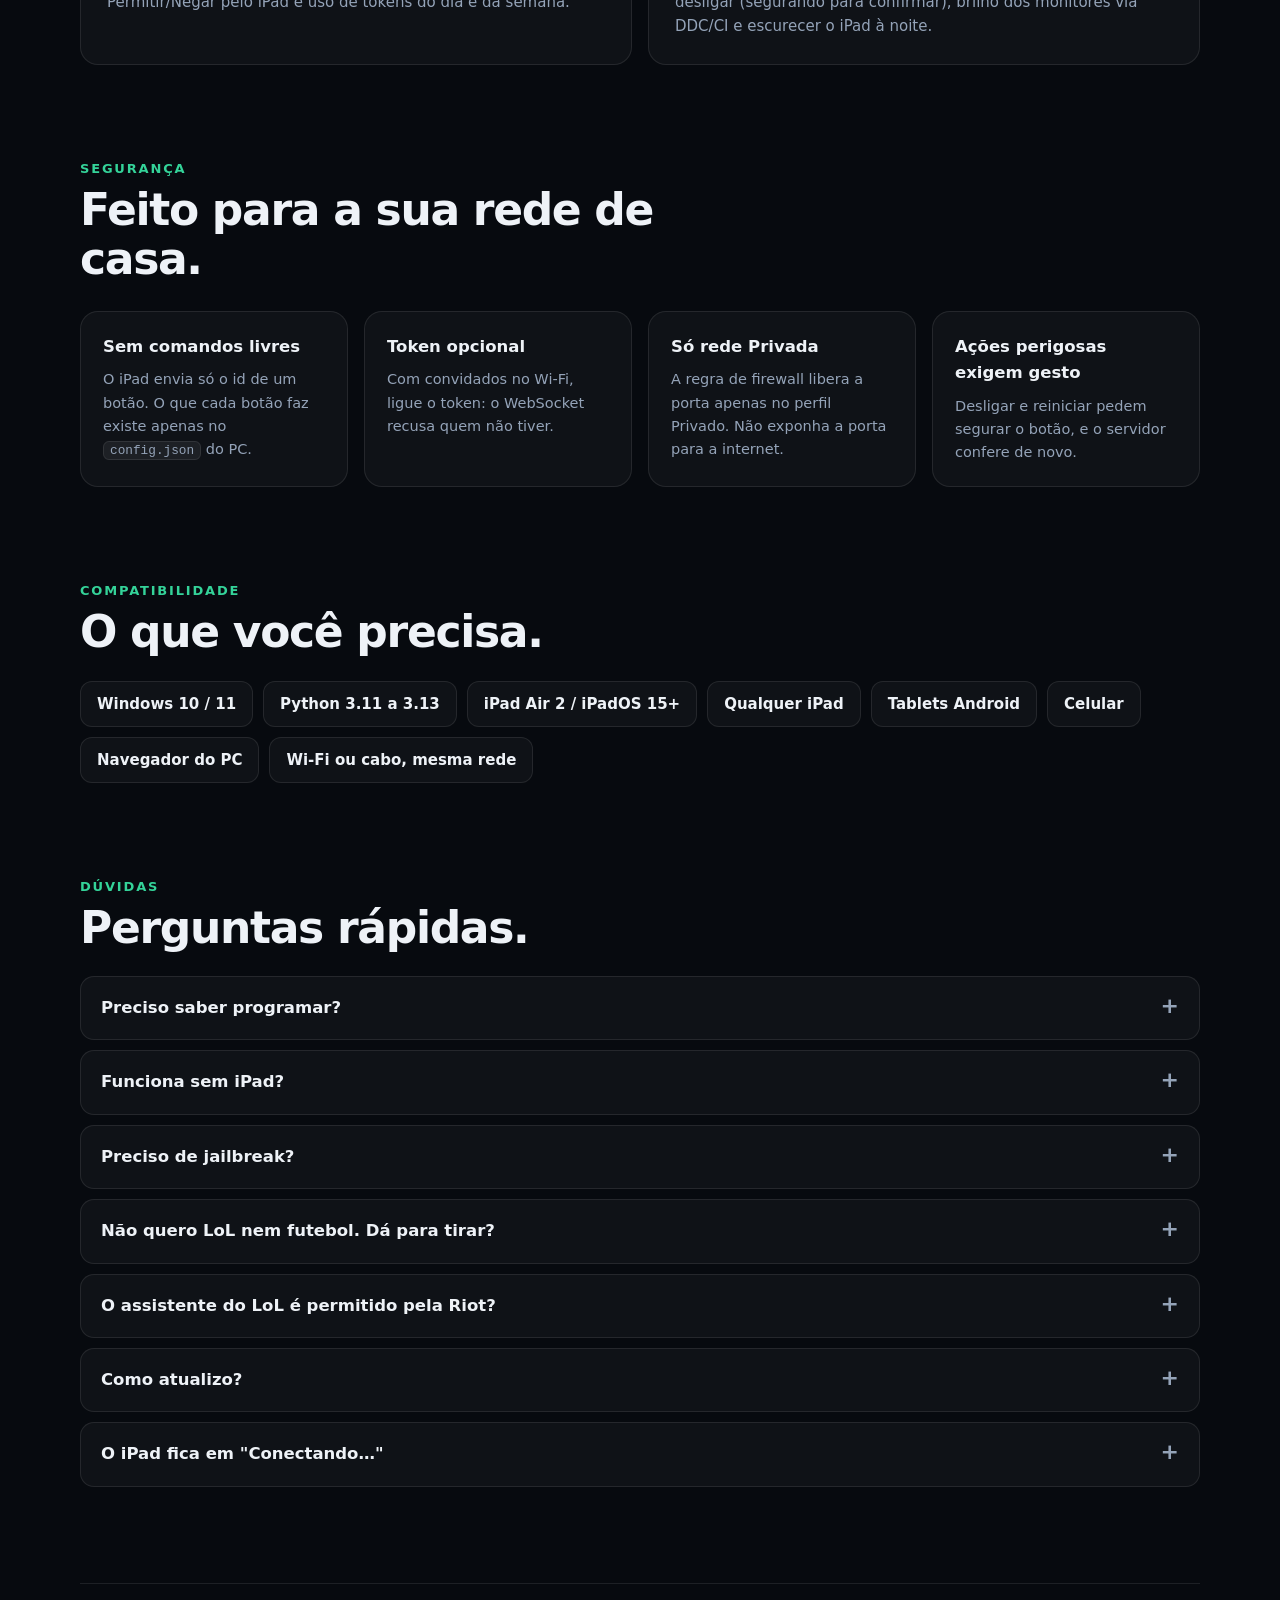
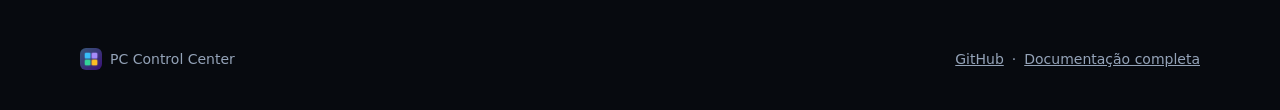
==== commit fbd1b6c3: "feat(setup): seletor de times no site e no assistente Ninguém sabe o id do time no ESPN. Agora: - si" ====
--- a/docs/index.html
+++ b/docs/index.html
@@ -93,10 +93,19 @@
 
           <div class="q" id="q-team">
             <h3><span class="n">2</span> Qual é o seu time?</h3>
-            <p>Placar, lances, escalações e tabela vêm da API pública do ESPN. O id do time está no link da página dele no ESPN: <code>espn.com.br/futebol/time/_/id/<b>819</b>/flamengo</code>.</p>
-            <div class="row">
-              <input type="text" id="team-label" value="Flamengo" aria-label="Nome do time">
-              <input type="text" id="team-id" value="819" inputmode="numeric" aria-label="Id do time no ESPN">
+            <p>Placar ao vivo, lances, escalações e tabela de todas as competições do time. Toque no seu clube.</p>
+            <div class="seg league-tabs" role="tablist">
+              <button class="on" data-league="a">Série A</button>
+              <button data-league="b">Série B</button>
+              <button data-league="other">Outro time</button>
+            </div>
+            <div class="chips teams" id="team-chips" role="radiogroup" aria-label="Time"></div>
+            <div class="other-team hidden" id="other-team">
+              <p>Qualquer time do ESPN serve (de outros países também). Abra a página do time no <a href="https://www.espn.com.br/futebol/" target="_blank" rel="noopener">espn.com.br</a> e copie o número do link: <code>espn.com.br/futebol/time/_/id/<b>819</b>/flamengo</code>.</p>
+              <div class="row">
+                <input type="text" id="team-label" placeholder="Nome do time" aria-label="Nome do time">
+                <input type="text" id="team-id" placeholder="Id (ex.: 819)" inputmode="numeric" aria-label="Id do time no ESPN">
+              </div>
             </div>
           </div>
 
--- a/docs/styles.css
+++ b/docs/styles.css
@@ -101,6 +101,15 @@
   font-size: 14.5px; font-weight: 600; cursor: pointer; user-select: none; transition: background .15s, border-color .15s; }
 .chip input:checked + span { background: rgba(52, 211, 153, .16); border-color: var(--green); color: #d1fae5; }
 .chip input:focus-visible + span { outline: 2px solid var(--accent); }
+.hidden { display: none !important; }
+.league-tabs { margin-bottom: 12px; }
+.teams { gap: 7px; }
+.team { display: inline-flex; align-items: center; gap: 8px; padding: 8px 13px; border-radius: 999px; border: 1px solid var(--line);
+  background: var(--card-2); color: var(--text); font: 600 14px var(--font); cursor: pointer; transition: background .15s, border-color .15s; }
+.team i { width: 9px; height: 9px; border-radius: 50%; flex: none; box-shadow: 0 0 0 1px rgba(255, 255, 255, .15); }
+.team:hover { border-color: rgba(255, 255, 255, .25); }
+.team.on { background: rgba(52, 211, 153, .16); border-color: var(--green); color: #d1fae5; }
+.other-team p a { color: var(--accent); }
 .row { display: grid; grid-template-columns: 2fr 1fr; gap: 10px; }
 input[type=text] { width: 100%; font: 15px var(--font); color: var(--text); background: rgba(0, 0, 0, .3); border: 1px solid var(--line);
   border-radius: 10px; padding: 11px 13px; }
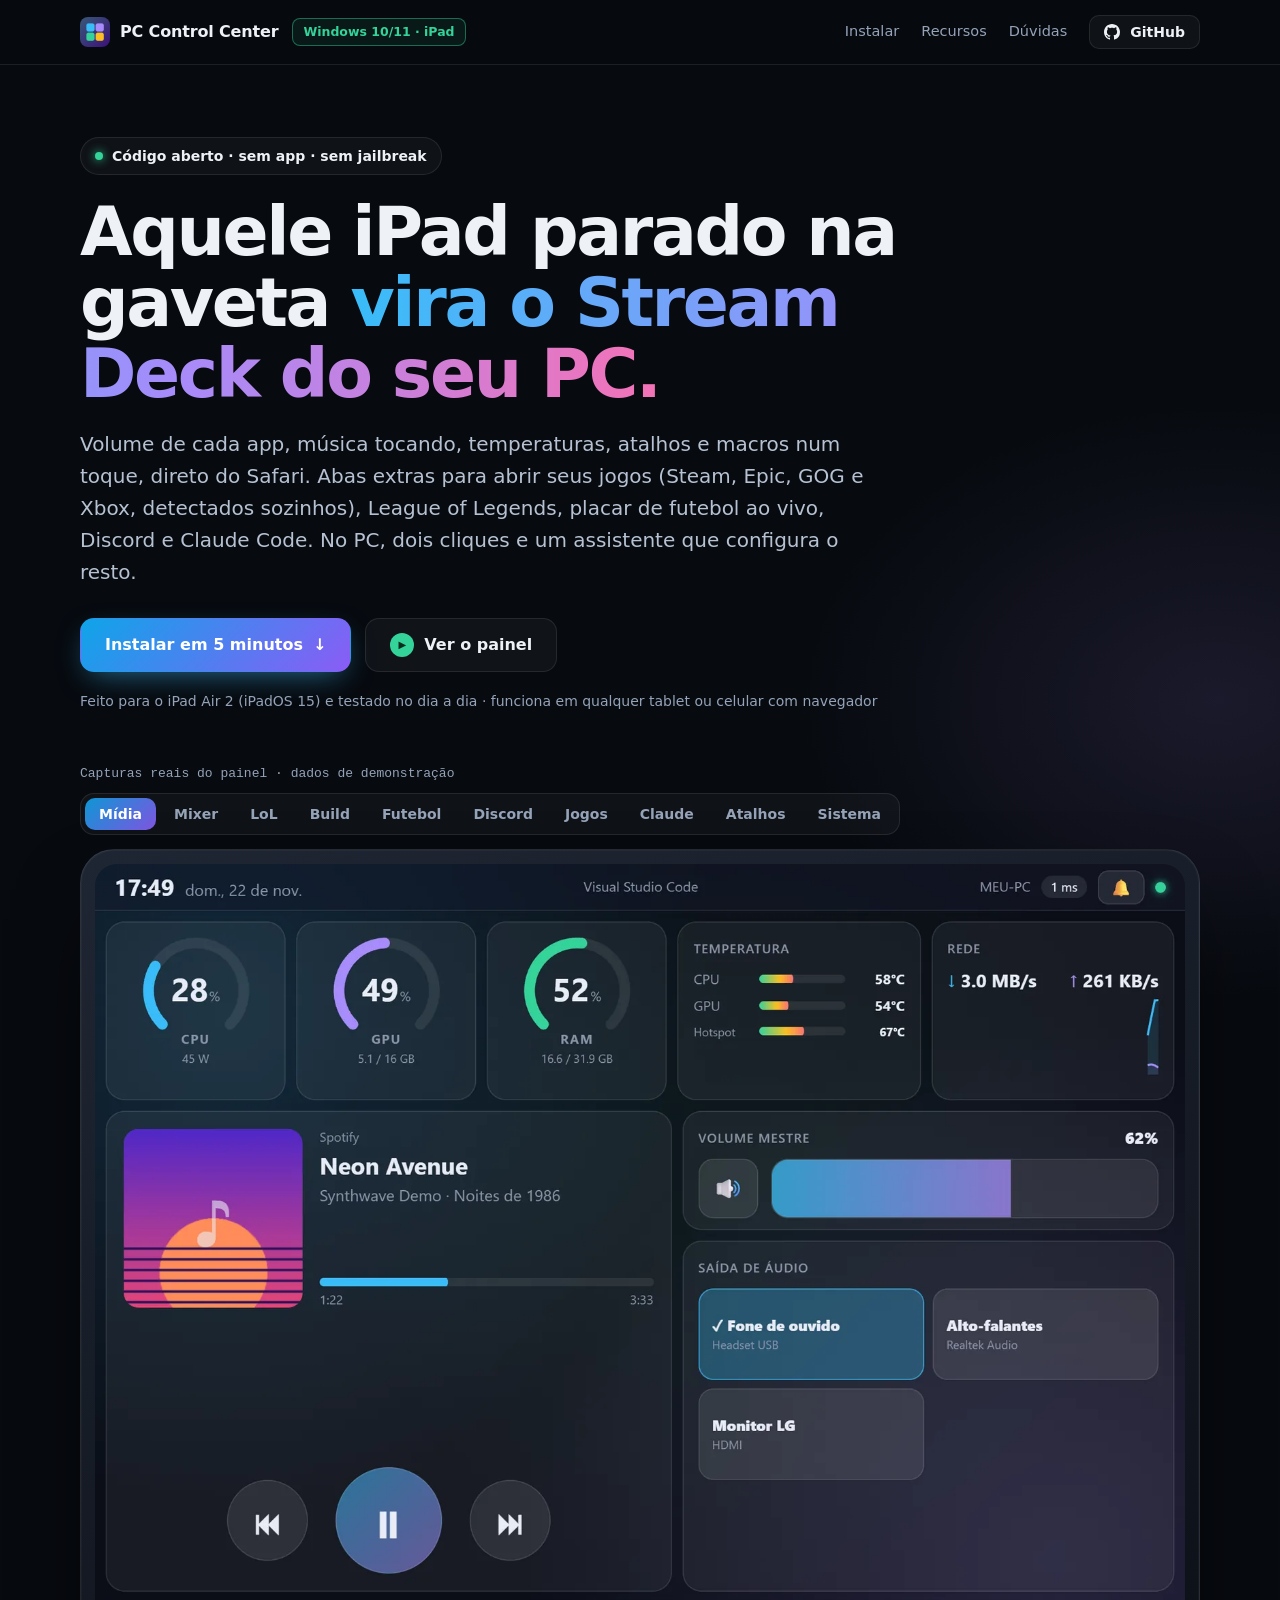
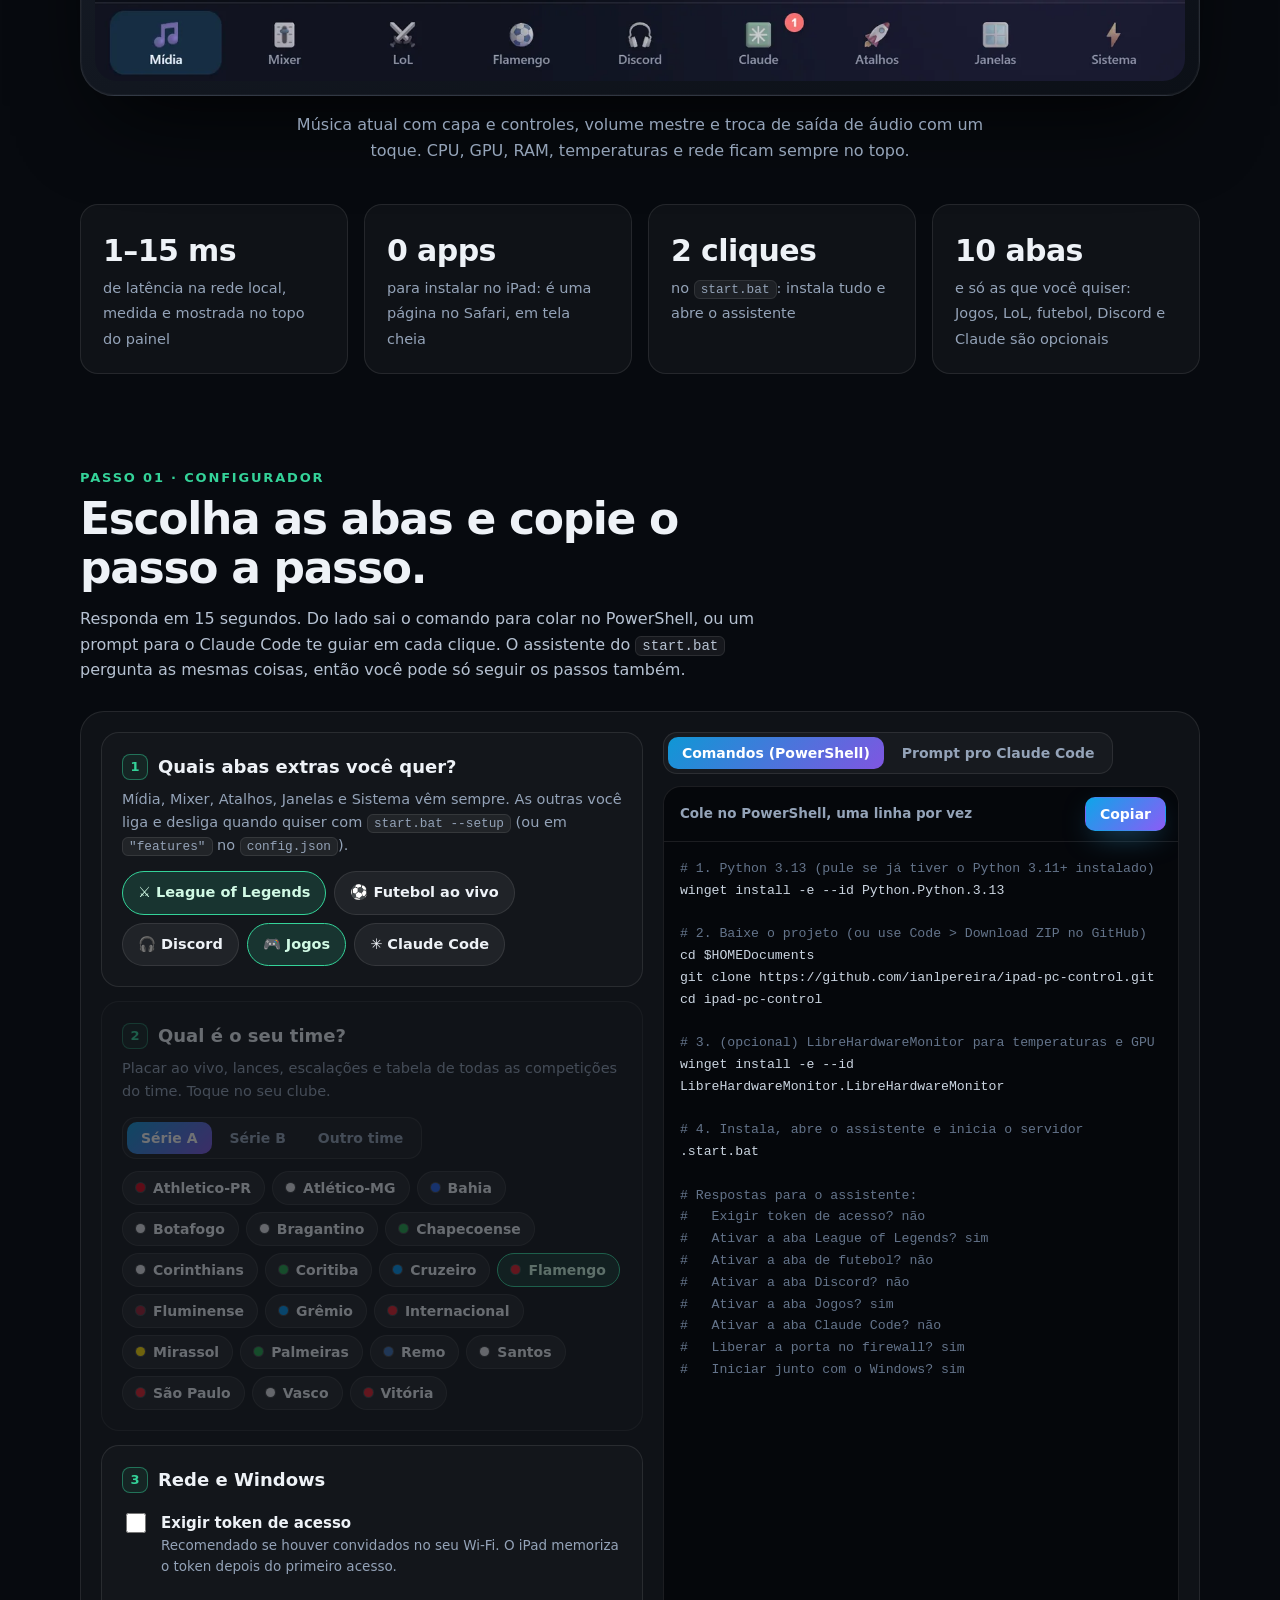
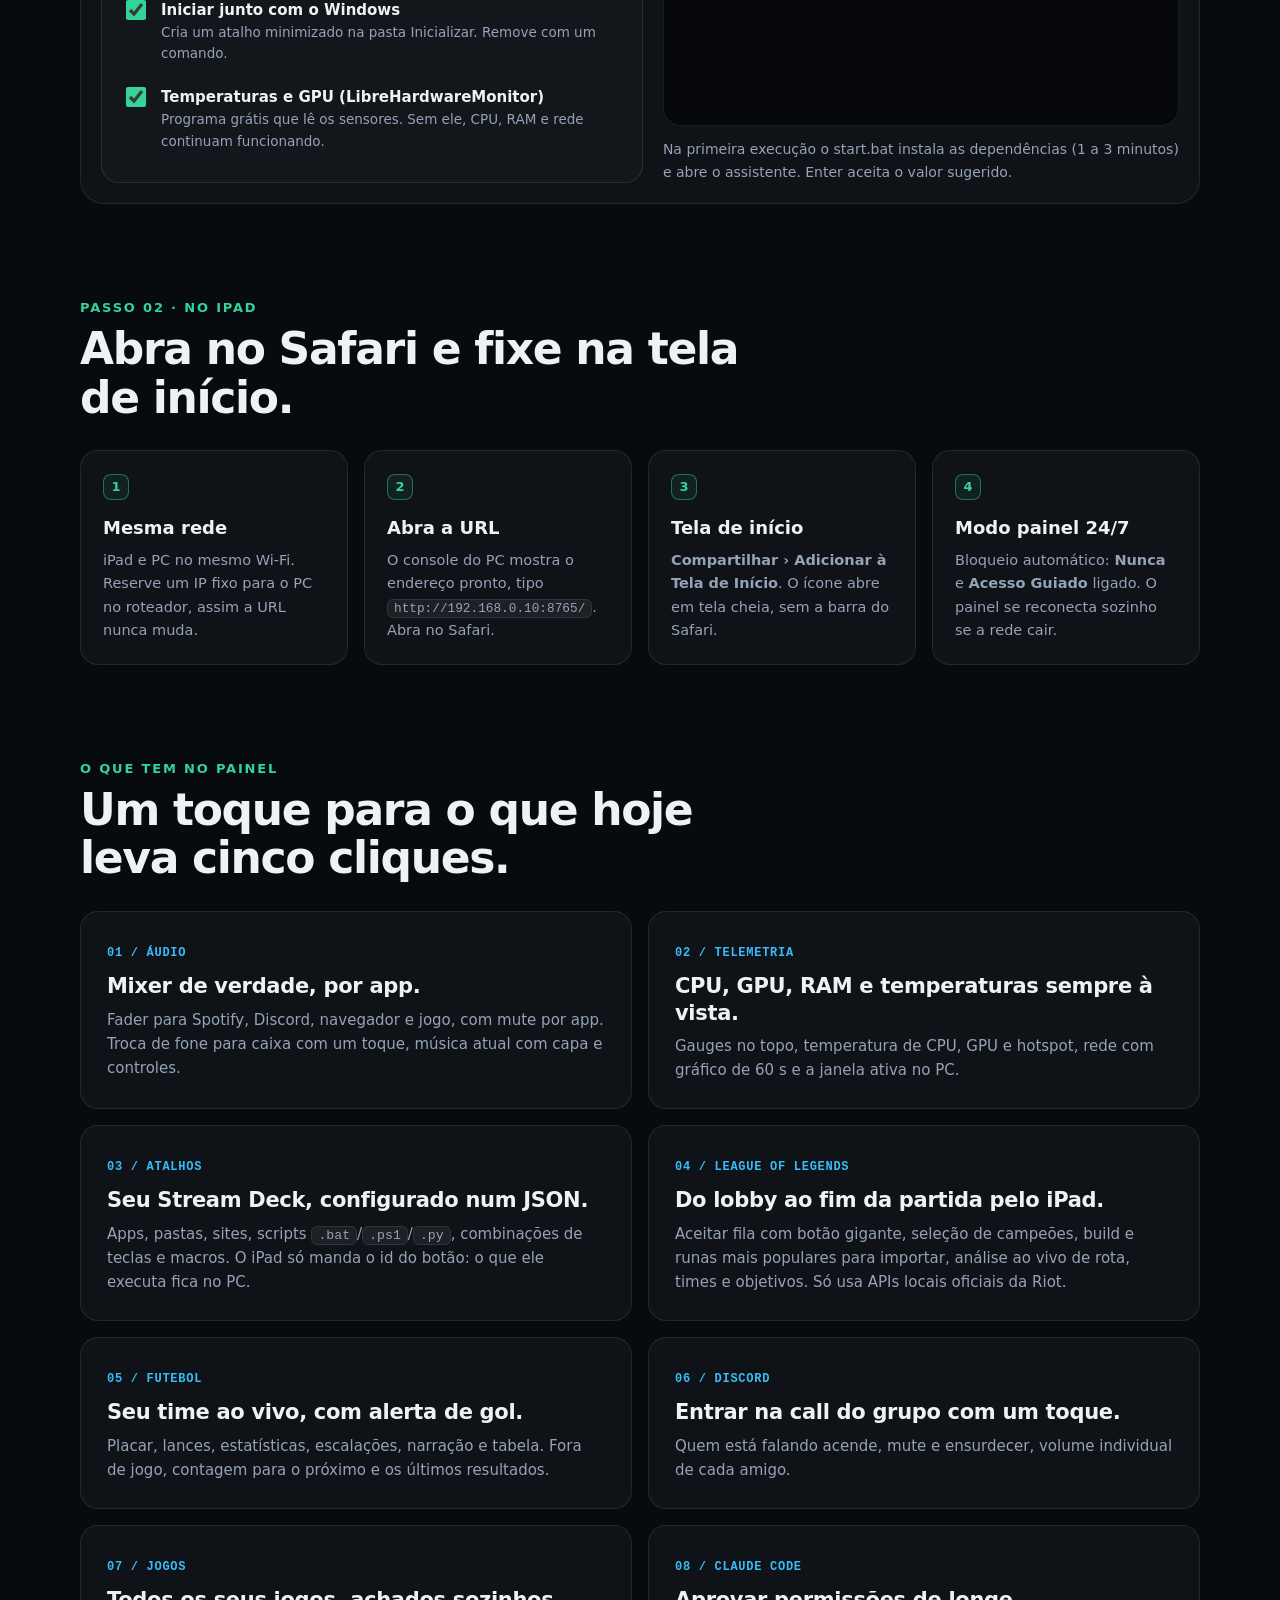
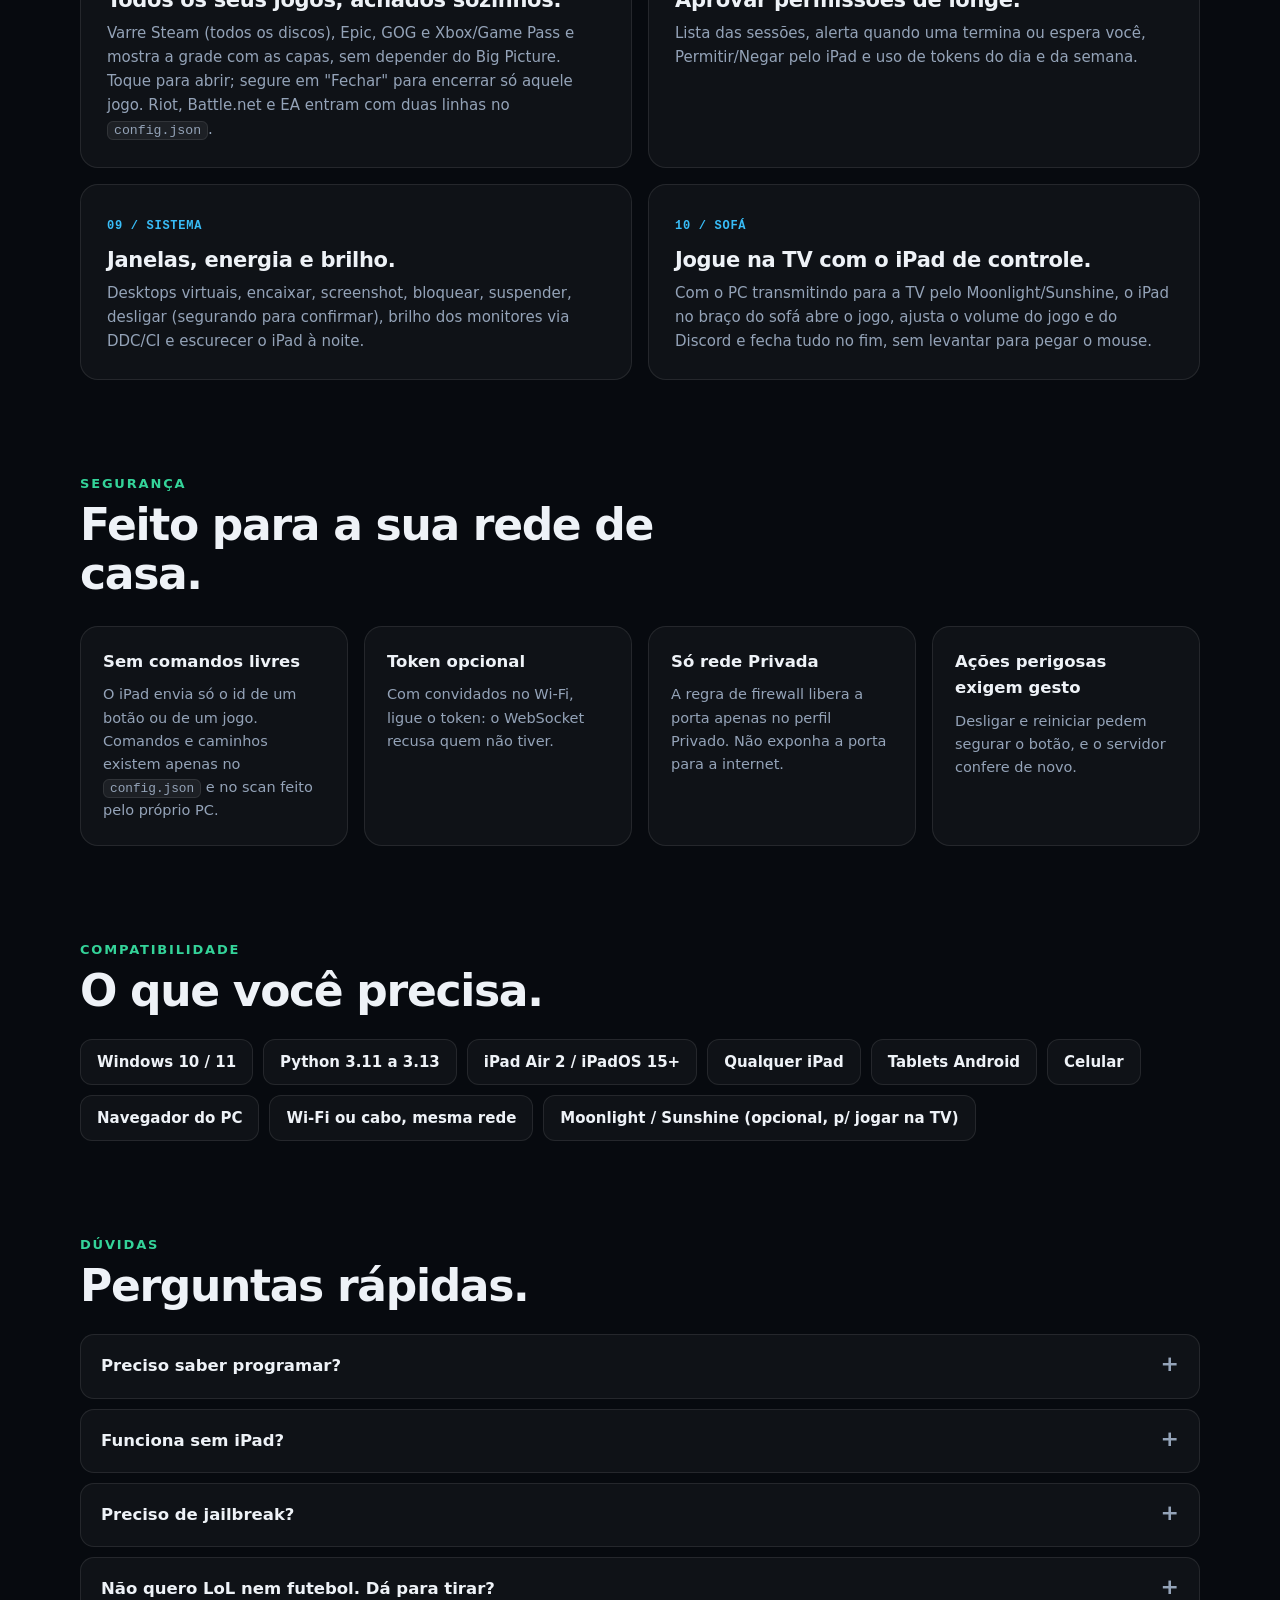
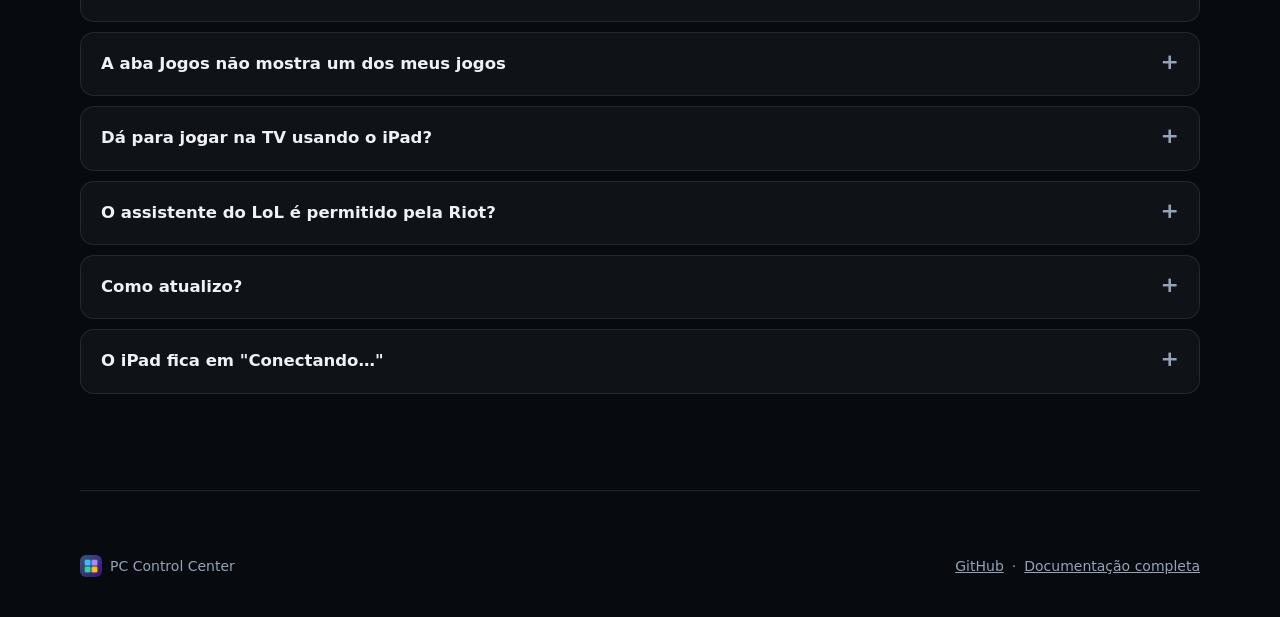
==== commit 056932e4: "docs(site): aba Jogos, captura nova e prompt de instalação melhor Adiciona Jogos ao configurador, ga" ====
--- a/docs/index.html
+++ b/docs/index.html
@@ -4,9 +4,9 @@
   <meta charset="utf-8">
   <meta name="viewport" content="width=device-width, initial-scale=1">
   <title>PC Control Center — seu iPad como Stream Deck do Windows</title>
-  <meta name="description" content="Transforme um iPad (ou qualquer tablet) num painel de controle do PC: volume por app, música, temperaturas, atalhos, League of Legends, placar de futebol, Discord e Claude Code. Instala com dois cliques.">
+  <meta name="description" content="Transforme um iPad (ou qualquer tablet) num painel de controle do PC: volume por app, música, temperaturas, atalhos, seus jogos de PC (Steam, Epic, GOG, Xbox), League of Legends, placar de futebol, Discord e Claude Code. Instala com dois cliques.">
   <meta property="og:title" content="PC Control Center — seu iPad como Stream Deck do Windows">
-  <meta property="og:description" content="Volume por app, música, telemetria, atalhos, LoL, futebol ao vivo, Discord e Claude Code no iPad. Sem app, sem jailbreak.">
+  <meta property="og:description" content="Volume por app, música, telemetria, atalhos, lançador de jogos, LoL, futebol ao vivo, Discord e Claude Code no iPad. Sem app, sem jailbreak.">
   <meta property="og:image" content="assets/og.jpg">
   <meta name="theme-color" content="#070a0f">
   <link rel="icon" href="assets/icon.png">
@@ -33,7 +33,7 @@
     <section class="wrap hero">
       <span class="pill"><i class="dot"></i>Código aberto · sem app · sem jailbreak</span>
       <h1>Aquele iPad parado na gaveta <span class="grad">vira o Stream Deck do seu PC.</span></h1>
-      <p class="lead">Volume de cada app, música tocando, temperaturas, atalhos e macros num toque, direto do Safari. Abas extras para League of Legends, placar de futebol ao vivo, Discord e Claude Code. No PC, dois cliques e um assistente que configura o resto.</p>
+      <p class="lead">Volume de cada app, música tocando, temperaturas, atalhos e macros num toque, direto do Safari. Abas extras para abrir seus jogos (Steam, Epic, GOG e Xbox, detectados sozinhos), League of Legends, placar de futebol ao vivo, Discord e Claude Code. No PC, dois cliques e um assistente que configura o resto.</p>
       <div class="cta">
         <a class="btn primary" href="#instalar">Instalar em 5 minutos <span aria-hidden="true">↓</span></a>
         <a class="btn ghost" href="#preview"><span class="play">▶</span> Ver o painel</a>
@@ -52,6 +52,7 @@
           <button data-shot="lol-build">Build</button>
           <button data-shot="fla">Futebol</button>
           <button data-shot="discord">Discord</button>
+          <button data-shot="games">Jogos</button>
           <button data-shot="claude">Claude</button>
           <button data-shot="launcher">Atalhos</button>
           <button data-shot="system">Sistema</button>
@@ -69,7 +70,7 @@
       <div class="stat"><b>1–15 ms</b><span>de latência na rede local, medida e mostrada no topo do painel</span></div>
       <div class="stat"><b>0 apps</b><span>para instalar no iPad: é uma página no Safari, em tela cheia</span></div>
       <div class="stat"><b>2 cliques</b><span>no <code>start.bat</code>: instala tudo e abre o assistente</span></div>
-      <div class="stat"><b>9 abas</b><span>e só as que você quiser: LoL, futebol, Discord e Claude são opcionais</span></div>
+      <div class="stat"><b>10 abas</b><span>e só as que você quiser: Jogos, LoL, futebol, Discord e Claude são opcionais</span></div>
     </section>
 
     <!-- ================================================================ CONFIGURADOR -->
@@ -82,11 +83,12 @@
         <div class="config-form">
           <div class="q">
             <h3><span class="n">1</span> Quais abas extras você quer?</h3>
-            <p>Mídia, Mixer, Atalhos, Janelas e Sistema vêm sempre. As outras você liga e desliga quando quiser com <code>start.bat --setup</code>.</p>
+            <p>Mídia, Mixer, Atalhos, Janelas e Sistema vêm sempre. As outras você liga e desliga quando quiser com <code>start.bat --setup</code> (ou em <code>"features"</code> no <code>config.json</code>).</p>
             <div class="chips" id="feat-chips">
               <label class="chip"><input type="checkbox" value="lol" checked><span>⚔️ League of Legends</span></label>
               <label class="chip"><input type="checkbox" value="football"><span>⚽ Futebol ao vivo</span></label>
               <label class="chip"><input type="checkbox" value="discord"><span>🎧 Discord</span></label>
+              <label class="chip"><input type="checkbox" value="games" checked><span>🎮 Jogos</span></label>
               <label class="chip"><input type="checkbox" value="claude"><span>✳️ Claude Code</span></label>
             </div>
           </div>
@@ -154,8 +156,10 @@
         <article class="feat"><span class="tag">04 / League of Legends</span><h3>Do lobby ao fim da partida pelo iPad.</h3><p>Aceitar fila com botão gigante, seleção de campeões, build e runas mais populares para importar, análise ao vivo de rota, times e objetivos. Só usa APIs locais oficiais da Riot.</p></article>
         <article class="feat"><span class="tag">05 / Futebol</span><h3>Seu time ao vivo, com alerta de gol.</h3><p>Placar, lances, estatísticas, escalações, narração e tabela. Fora de jogo, contagem para o próximo e os últimos resultados.</p></article>
         <article class="feat"><span class="tag">06 / Discord</span><h3>Entrar na call do grupo com um toque.</h3><p>Quem está falando acende, mute e ensurdecer, volume individual de cada amigo.</p></article>
-        <article class="feat"><span class="tag">07 / Claude Code</span><h3>Aprovar permissões de longe.</h3><p>Lista das sessões, alerta quando uma termina ou espera você, Permitir/Negar pelo iPad e uso de tokens do dia e da semana.</p></article>
-        <article class="feat"><span class="tag">08 / Sistema</span><h3>Janelas, energia e brilho.</h3><p>Desktops virtuais, encaixar, screenshot, bloquear, suspender, desligar (segurando para confirmar), brilho dos monitores via DDC/CI e escurecer o iPad à noite.</p></article>
+        <article class="feat"><span class="tag">07 / Jogos</span><h3>Todos os seus jogos, achados sozinhos.</h3><p>Varre Steam (todos os discos), Epic, GOG e Xbox/Game Pass e mostra a grade com as capas, sem depender do Big Picture. Toque para abrir; segure em "Fechar" para encerrar só aquele jogo. Riot, Battle.net e EA entram com duas linhas no <code>config.json</code>.</p></article>
+        <article class="feat"><span class="tag">08 / Claude Code</span><h3>Aprovar permissões de longe.</h3><p>Lista das sessões, alerta quando uma termina ou espera você, Permitir/Negar pelo iPad e uso de tokens do dia e da semana.</p></article>
+        <article class="feat"><span class="tag">09 / Sistema</span><h3>Janelas, energia e brilho.</h3><p>Desktops virtuais, encaixar, screenshot, bloquear, suspender, desligar (segurando para confirmar), brilho dos monitores via DDC/CI e escurecer o iPad à noite.</p></article>
+        <article class="feat"><span class="tag">10 / Sofá</span><h3>Jogue na TV com o iPad de controle.</h3><p>Com o PC transmitindo para a TV pelo Moonlight/Sunshine, o iPad no braço do sofá abre o jogo, ajusta o volume do jogo e do Discord e fecha tudo no fim, sem levantar para pegar o mouse.</p></article>
       </div>
     </section>
 
@@ -164,7 +168,7 @@
       <p class="eyebrow">Segurança</p>
       <h2>Feito para a sua rede de casa.</h2>
       <div class="sec-grid">
-        <div class="sec"><b>Sem comandos livres</b><p>O iPad envia só o id de um botão. O que cada botão faz existe apenas no <code>config.json</code> do PC.</p></div>
+        <div class="sec"><b>Sem comandos livres</b><p>O iPad envia só o id de um botão ou de um jogo. Comandos e caminhos existem apenas no <code>config.json</code> e no scan feito pelo próprio PC.</p></div>
         <div class="sec"><b>Token opcional</b><p>Com convidados no Wi-Fi, ligue o token: o WebSocket recusa quem não tiver.</p></div>
         <div class="sec"><b>Só rede Privada</b><p>A regra de firewall libera a porta apenas no perfil Privado. Não exponha a porta para a internet.</p></div>
         <div class="sec"><b>Ações perigosas exigem gesto</b><p>Desligar e reiniciar pedem segurar o botão, e o servidor confere de novo.</p></div>
@@ -177,7 +181,7 @@
       <h2>O que você precisa.</h2>
       <div class="compat">
         <span>Windows 10 / 11</span><span>Python 3.11 a 3.13</span><span>iPad Air 2 / iPadOS 15+</span><span>Qualquer iPad</span>
-        <span>Tablets Android</span><span>Celular</span><span>Navegador do PC</span><span>Wi-Fi ou cabo, mesma rede</span>
+        <span>Tablets Android</span><span>Celular</span><span>Navegador do PC</span><span>Wi-Fi ou cabo, mesma rede</span><span>Moonlight / Sunshine (opcional, p/ jogar na TV)</span>
       </div>
     </section>
 
@@ -190,6 +194,8 @@
         <details><summary>Funciona sem iPad?</summary><p>Sim. É uma página web: abre em qualquer tablet, celular ou outro computador na mesma rede. O layout foi pensado para 1024×768 em paisagem, mas também funciona em retrato.</p></details>
         <details><summary>Preciso de jailbreak?</summary><p>Não. Tudo roda no Safari. O README tem dicas opcionais para quem já tem jailbreak (reabrir o painel por SSH, por exemplo).</p></details>
         <details><summary>Não quero LoL nem futebol. Dá para tirar?</summary><p>Dá. Cada aba extra liga e desliga no assistente ou em <code>"features"</code> no <code>config.json</code>. Aba desligada some do iPad e não roda nada em segundo plano.</p></details>
+        <details><summary>A aba Jogos não mostra um dos meus jogos</summary><p>O scan cobre Steam, Epic, GOG e Xbox/Microsoft Store. Jogos de outras lojas (Valorant/LoL pelo Riot Client, Battle.net, EA, jogos "soltos") entram em <code>"games" › "extra"</code> no <code>config.json</code>, com o caminho do <code>.exe</code> ou um link tipo <code>battlenet://</code>; exemplos no README. Depois toque em <b>↻ Procurar jogos</b>. Para esconder algo que apareceu à toa, use <code>"games" › "hide"</code>.</p></details>
+        <details><summary>Dá para jogar na TV usando o iPad?</summary><p>Dá. Com o PC transmitindo para a TV por Moonlight (Sunshine no PC), a imagem e o áudio já vão para a TV. O iPad serve de controle: abre o jogo pela aba Jogos, ajusta o volume no Mixer e fecha o jogo no fim.</p></details>
         <details><summary>O assistente do LoL é permitido pela Riot?</summary><p>O painel usa as APIs locais oficiais do cliente e da partida e mostra só informação que o próprio jogo já mostra: sem cooldown de inimigos nem rastreio de selva. Ações como banir e escolher são sempre um toque seu.</p></details>
         <details><summary>Como atualizo?</summary><p>Baixe a versão nova por cima (ou <code>git pull</code>) e rode o <code>start.bat</code>. Ele reinstala as dependências quando precisa, e o seu <code>config.json</code> é mantido.</p></details>
         <details><summary>O iPad fica em "Conectando…"</summary><p>Quase sempre é o firewall ou a rede marcada como Pública. Rode <code>start.bat --setup</code>: ele libera a porta e avisa se a rede estiver como Pública. Confira também se iPad e PC estão na mesma rede (não na de convidados).</p></details>
